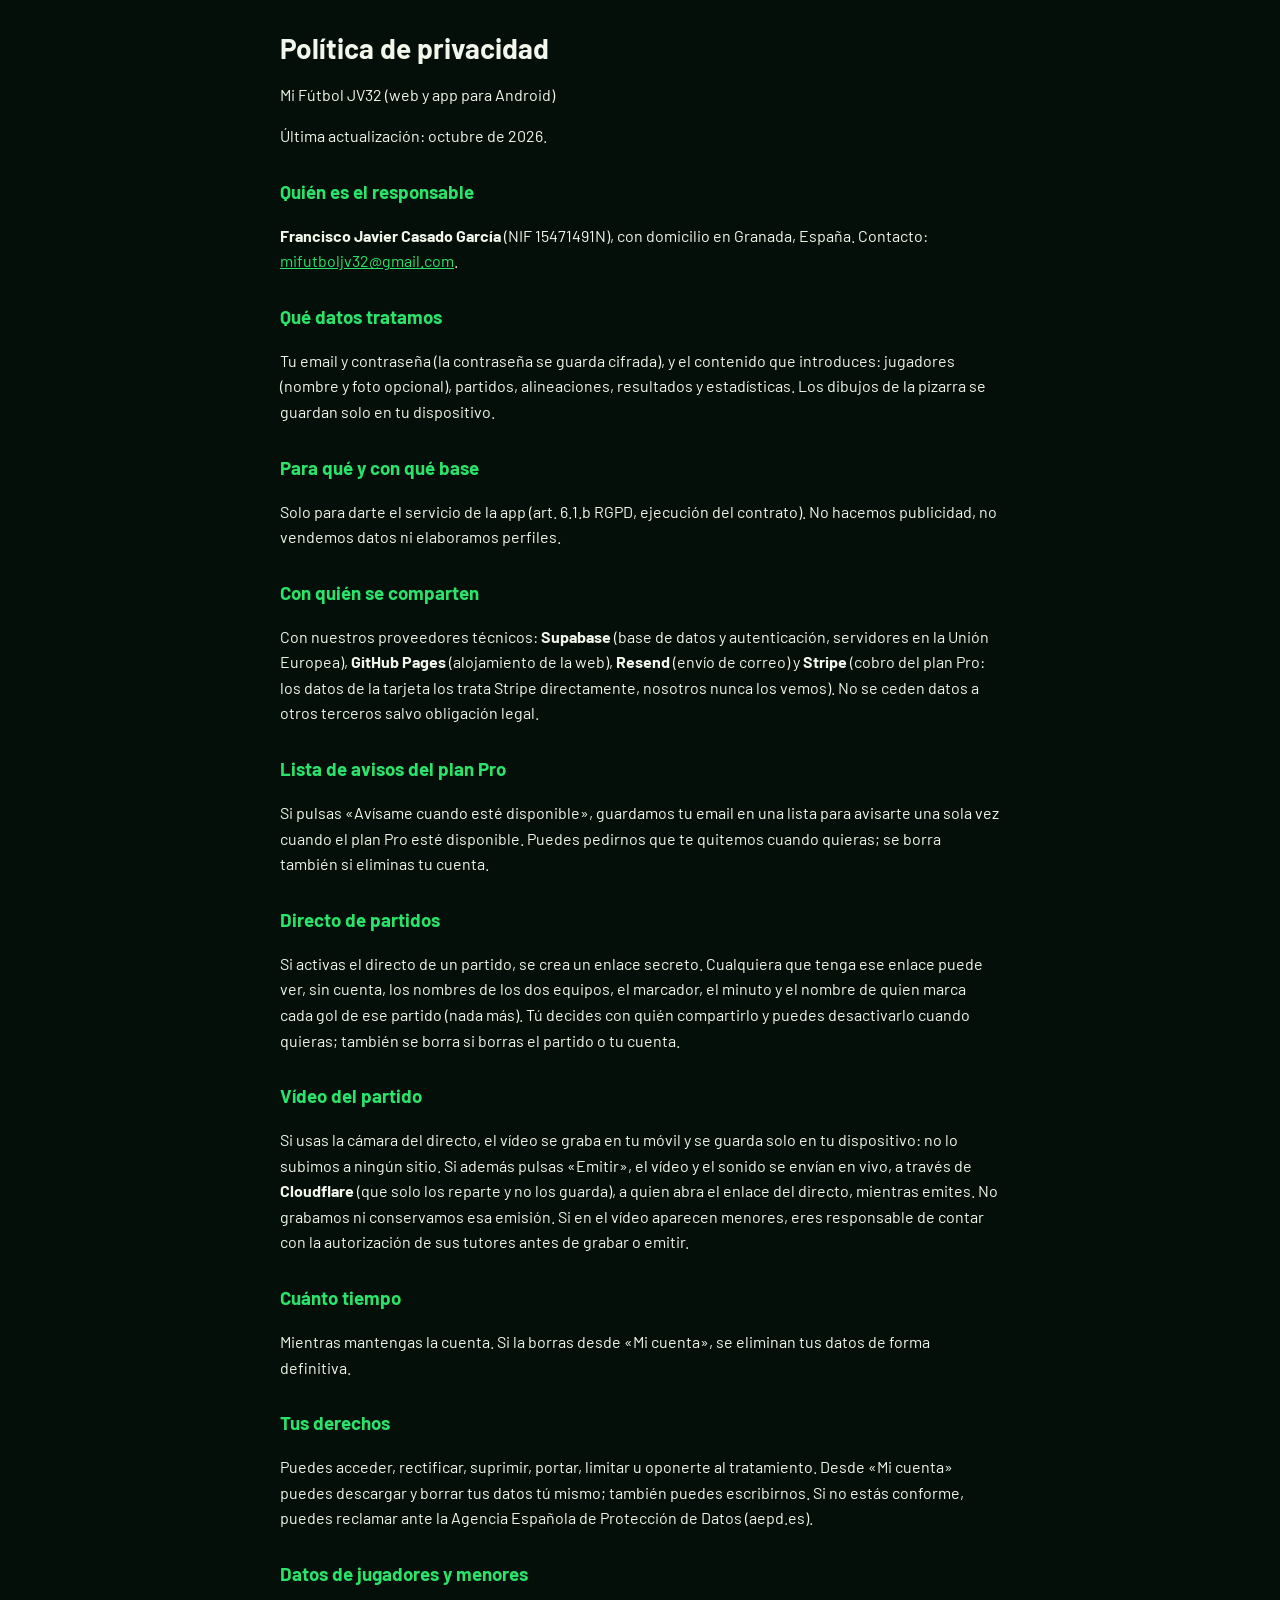
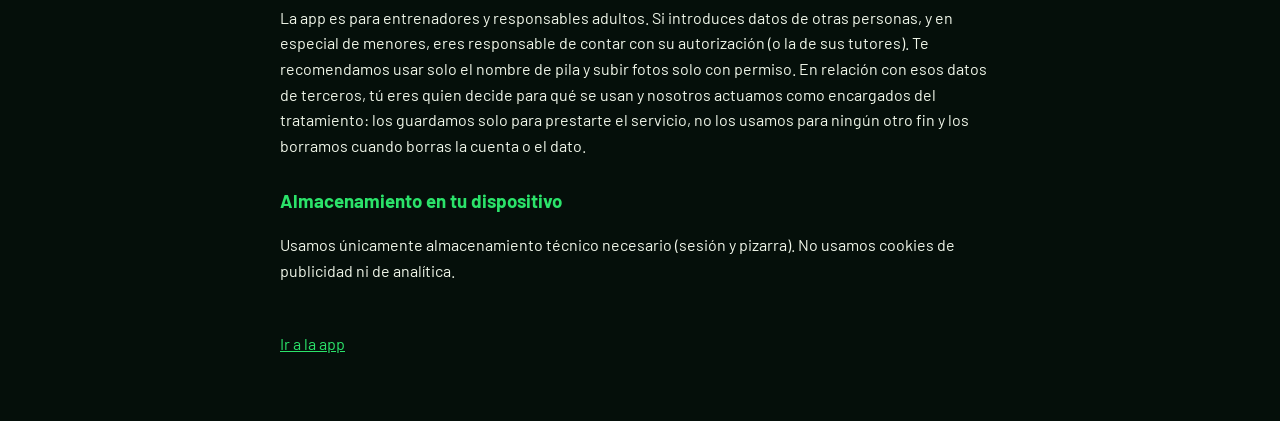
==== privacidad.html @ 5ec08a10 "v8.6: cámara en el Directo (grabar con marcador y guardar en el móvil) y vídeo en vivo con Cloudflar" ====
<!doctype html>
<html lang="es">
<head>
<meta charset="utf-8">
<meta name="viewport" content="width=device-width, initial-scale=1">
<meta http-equiv="Content-Security-Policy" content="default-src 'none'; style-src 'unsafe-inline'; font-src 'self'; img-src 'self'; base-uri 'none'; form-action 'none'">
<title>Política de privacidad · Mi Fútbol JV32</title>
<link rel="icon" href="favicon.png">
<!-- Copia pública de la política de la app (Google Play pide una dirección web). Si cambias el texto en app.js, cámbialo también aquí. -->
<style>
@font-face{font-family:Barlow;src:url(barlow-400.woff2) format("woff2");font-weight:400}
@font-face{font-family:Barlow;src:url(barlow-700.woff2) format("woff2");font-weight:700}
body{margin:0;background:#050f0a;color:#f1f7ea;font:16px/1.6 Barlow,system-ui,-apple-system,"Segoe UI",Roboto,sans-serif}
main{max-width:720px;margin:0 auto;padding:32px 16px 64px}
h1{font-size:28px;line-height:1.2;margin:0 0 4px}
h3{margin:28px 0 6px;color:#2be36a}
a{color:#2be36a}
.volver{display:inline-block;margin-top:32px}
</style>
</head>
<body>
<main>
<h1>Política de privacidad</h1>
<p>Mi Fútbol JV32 (web y app para Android)</p>
<p>Última actualización: octubre de 2026.</p><h3>Quién es el responsable</h3><p><b>Francisco Javier Casado García</b> (NIF 15471491N), con domicilio en Granada, España. Contacto: <a href="mailto:mifutboljv32@gmail.com">mifutboljv32@gmail.com</a>.</p><h3>Qué datos tratamos</h3><p>Tu email y contraseña (la contraseña se guarda cifrada), y el contenido que introduces: jugadores (nombre y foto opcional), partidos, alineaciones, resultados y estadísticas. Los dibujos de la pizarra se guardan solo en tu dispositivo.</p><h3>Para qué y con qué base</h3><p>Solo para darte el servicio de la app (art. 6.1.b RGPD, ejecución del contrato). No hacemos publicidad, no vendemos datos ni elaboramos perfiles.</p><h3>Con quién se comparten</h3><p>Con nuestros proveedores técnicos: <b>Supabase</b> (base de datos y autenticación, servidores en la Unión Europea), <b>GitHub Pages</b> (alojamiento de la web), <b>Resend</b> (envío de correo) y <b>Stripe</b> (cobro del plan Pro: los datos de la tarjeta los trata Stripe directamente, nosotros nunca los vemos). No se ceden datos a otros terceros salvo obligación legal.</p><h3>Lista de avisos del plan Pro</h3><p>Si pulsas «Avísame cuando esté disponible», guardamos tu email en una lista para avisarte una sola vez cuando el plan Pro esté disponible. Puedes pedirnos que te quitemos cuando quieras; se borra también si eliminas tu cuenta.</p><h3>Directo de partidos</h3><p>Si activas el directo de un partido, se crea un enlace secreto. Cualquiera que tenga ese enlace puede ver, sin cuenta, los nombres de los dos equipos, el marcador, el minuto y el nombre de quien marca cada gol de ese partido (nada más). Tú decides con quién compartirlo y puedes desactivarlo cuando quieras; también se borra si borras el partido o tu cuenta.</p><h3>Vídeo del partido</h3><p>Si usas la cámara del directo, el vídeo se graba en tu móvil y se guarda solo en tu dispositivo: no lo subimos a ningún sitio. Si además pulsas «Emitir», el vídeo y el sonido se envían en vivo, a través de <b>Cloudflare</b> (que solo los reparte y no los guarda), a quien abra el enlace del directo, mientras emites. No grabamos ni conservamos esa emisión. Si en el vídeo aparecen menores, eres responsable de contar con la autorización de sus tutores antes de grabar o emitir.</p><h3>Cuánto tiempo</h3><p>Mientras mantengas la cuenta. Si la borras desde «Mi cuenta», se eliminan tus datos de forma definitiva.</p><h3>Tus derechos</h3><p>Puedes acceder, rectificar, suprimir, portar, limitar u oponerte al tratamiento. Desde «Mi cuenta» puedes descargar y borrar tus datos tú mismo; también puedes escribirnos. Si no estás conforme, puedes reclamar ante la Agencia Española de Protección de Datos (aepd.es).</p><h3>Datos de jugadores y menores</h3><p>La app es para entrenadores y responsables adultos. Si introduces datos de otras personas, y en especial de menores, eres responsable de contar con su autorización (o la de sus tutores). Te recomendamos usar solo el nombre de pila y subir fotos solo con permiso. En relación con esos datos de terceros, tú eres quien decide para qué se usan y nosotros actuamos como encargados del tratamiento: los guardamos solo para prestarte el servicio, no los usamos para ningún otro fin y los borramos cuando borras la cuenta o el dato.</p><h3>Almacenamiento en tu dispositivo</h3><p>Usamos únicamente almacenamiento técnico necesario (sesión y pizarra). No usamos cookies de publicidad ni de analítica.</p>
<a class="volver" href="./">Ir a la app</a>
</main>
</body>
</html>
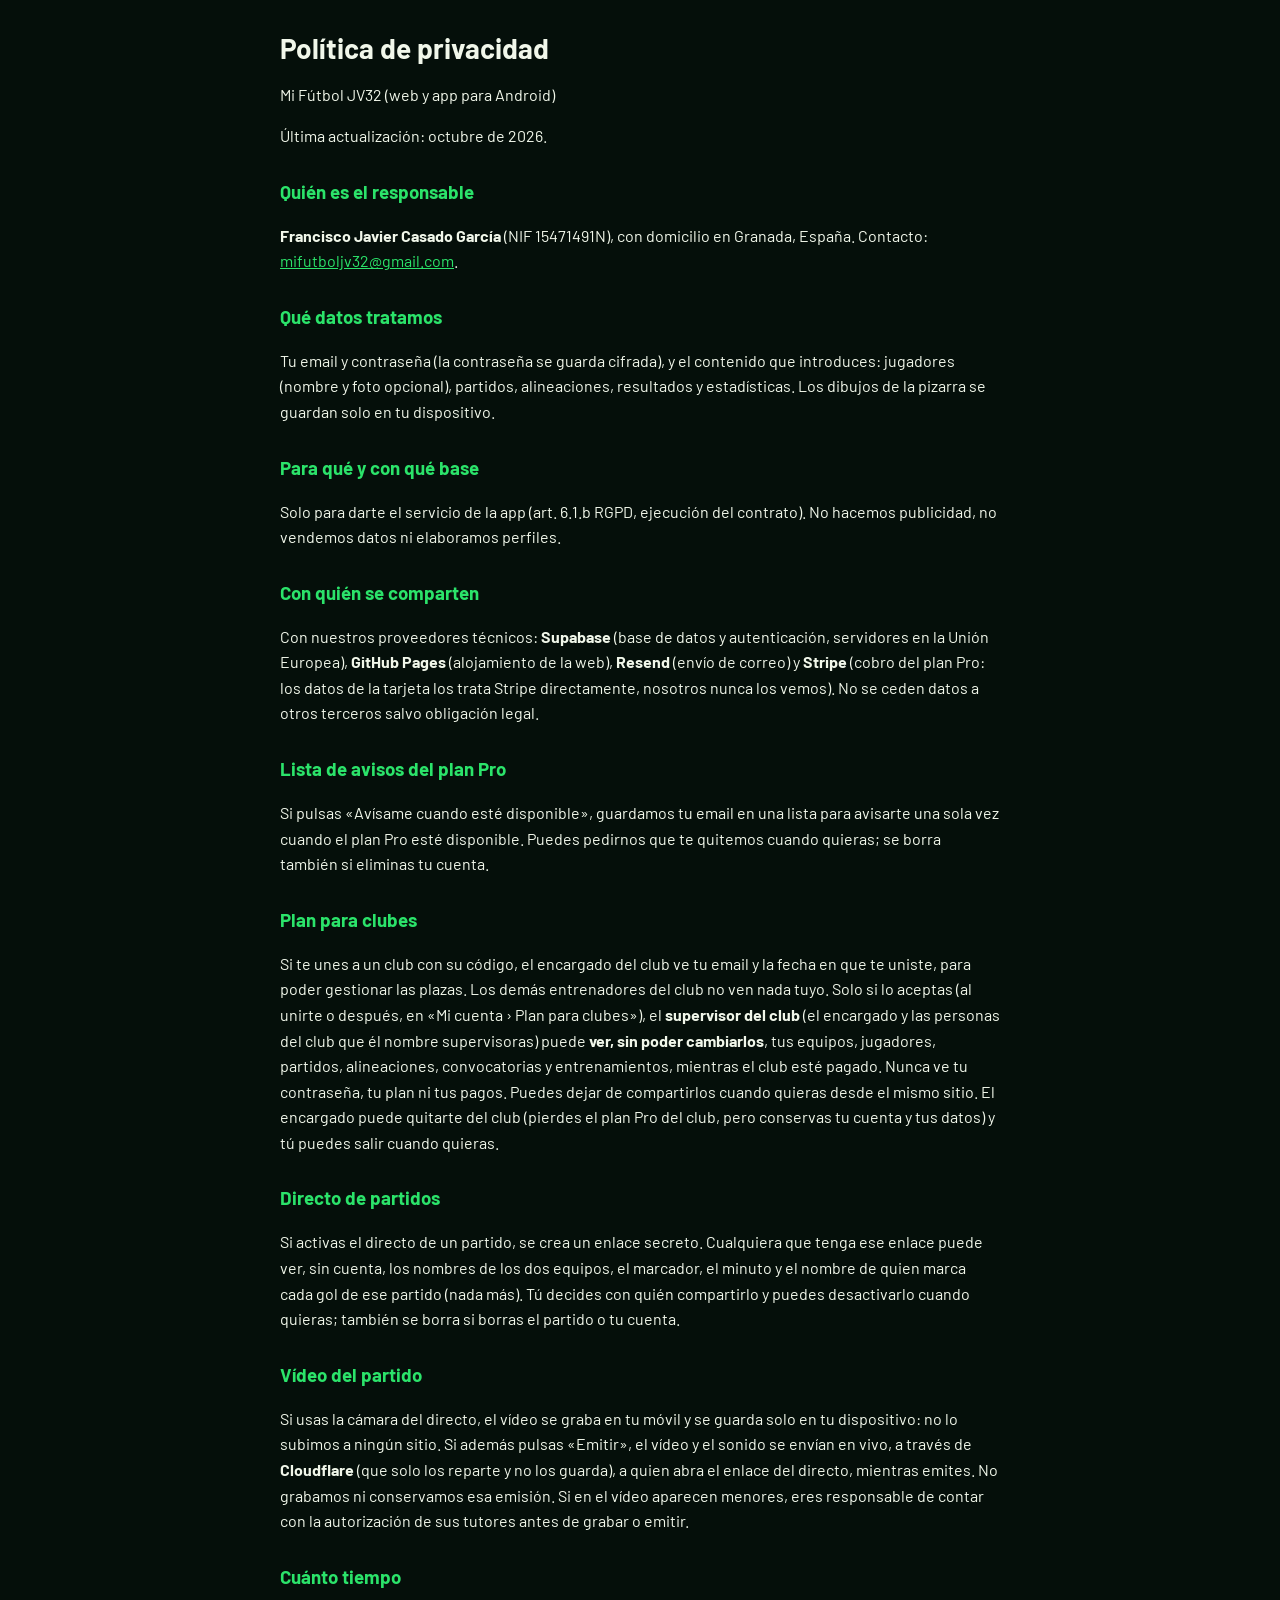
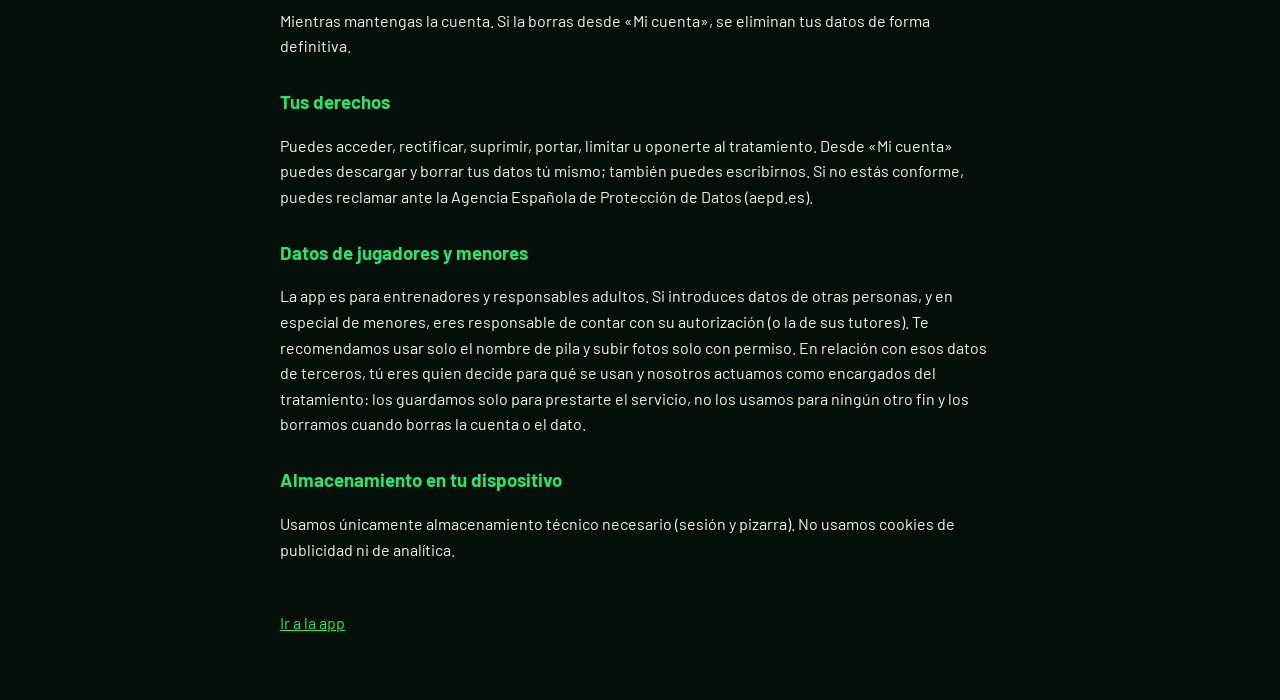
==== commit 1899632c: "v9.2: supervisor del club (ve en solo lectura los datos de los entrenadores que lo aceptan) Co-Autho" ====
--- a/privacidad.html
+++ b/privacidad.html
@@ -22,7 +22,7 @@
 <main>
 <h1>Política de privacidad</h1>
 <p>Mi Fútbol JV32 (web y app para Android)</p>
-<p>Última actualización: octubre de 2026.</p><h3>Quién es el responsable</h3><p><b>Francisco Javier Casado García</b> (NIF 15471491N), con domicilio en Granada, España. Contacto: <a href="mailto:mifutboljv32@gmail.com">mifutboljv32@gmail.com</a>.</p><h3>Qué datos tratamos</h3><p>Tu email y contraseña (la contraseña se guarda cifrada), y el contenido que introduces: jugadores (nombre y foto opcional), partidos, alineaciones, resultados y estadísticas. Los dibujos de la pizarra se guardan solo en tu dispositivo.</p><h3>Para qué y con qué base</h3><p>Solo para darte el servicio de la app (art. 6.1.b RGPD, ejecución del contrato). No hacemos publicidad, no vendemos datos ni elaboramos perfiles.</p><h3>Con quién se comparten</h3><p>Con nuestros proveedores técnicos: <b>Supabase</b> (base de datos y autenticación, servidores en la Unión Europea), <b>GitHub Pages</b> (alojamiento de la web), <b>Resend</b> (envío de correo) y <b>Stripe</b> (cobro del plan Pro: los datos de la tarjeta los trata Stripe directamente, nosotros nunca los vemos). No se ceden datos a otros terceros salvo obligación legal.</p><h3>Lista de avisos del plan Pro</h3><p>Si pulsas «Avísame cuando esté disponible», guardamos tu email en una lista para avisarte una sola vez cuando el plan Pro esté disponible. Puedes pedirnos que te quitemos cuando quieras; se borra también si eliminas tu cuenta.</p><h3>Directo de partidos</h3><p>Si activas el directo de un partido, se crea un enlace secreto. Cualquiera que tenga ese enlace puede ver, sin cuenta, los nombres de los dos equipos, el marcador, el minuto y el nombre de quien marca cada gol de ese partido (nada más). Tú decides con quién compartirlo y puedes desactivarlo cuando quieras; también se borra si borras el partido o tu cuenta.</p><h3>Vídeo del partido</h3><p>Si usas la cámara del directo, el vídeo se graba en tu móvil y se guarda solo en tu dispositivo: no lo subimos a ningún sitio. Si además pulsas «Emitir», el vídeo y el sonido se envían en vivo, a través de <b>Cloudflare</b> (que solo los reparte y no los guarda), a quien abra el enlace del directo, mientras emites. No grabamos ni conservamos esa emisión. Si en el vídeo aparecen menores, eres responsable de contar con la autorización de sus tutores antes de grabar o emitir.</p><h3>Cuánto tiempo</h3><p>Mientras mantengas la cuenta. Si la borras desde «Mi cuenta», se eliminan tus datos de forma definitiva.</p><h3>Tus derechos</h3><p>Puedes acceder, rectificar, suprimir, portar, limitar u oponerte al tratamiento. Desde «Mi cuenta» puedes descargar y borrar tus datos tú mismo; también puedes escribirnos. Si no estás conforme, puedes reclamar ante la Agencia Española de Protección de Datos (aepd.es).</p><h3>Datos de jugadores y menores</h3><p>La app es para entrenadores y responsables adultos. Si introduces datos de otras personas, y en especial de menores, eres responsable de contar con su autorización (o la de sus tutores). Te recomendamos usar solo el nombre de pila y subir fotos solo con permiso. En relación con esos datos de terceros, tú eres quien decide para qué se usan y nosotros actuamos como encargados del tratamiento: los guardamos solo para prestarte el servicio, no los usamos para ningún otro fin y los borramos cuando borras la cuenta o el dato.</p><h3>Almacenamiento en tu dispositivo</h3><p>Usamos únicamente almacenamiento técnico necesario (sesión y pizarra). No usamos cookies de publicidad ni de analítica.</p>
+<p>Última actualización: octubre de 2026.</p><h3>Quién es el responsable</h3><p><b>Francisco Javier Casado García</b> (NIF 15471491N), con domicilio en Granada, España. Contacto: <a href="mailto:mifutboljv32@gmail.com">mifutboljv32@gmail.com</a>.</p><h3>Qué datos tratamos</h3><p>Tu email y contraseña (la contraseña se guarda cifrada), y el contenido que introduces: jugadores (nombre y foto opcional), partidos, alineaciones, resultados y estadísticas. Los dibujos de la pizarra se guardan solo en tu dispositivo.</p><h3>Para qué y con qué base</h3><p>Solo para darte el servicio de la app (art. 6.1.b RGPD, ejecución del contrato). No hacemos publicidad, no vendemos datos ni elaboramos perfiles.</p><h3>Con quién se comparten</h3><p>Con nuestros proveedores técnicos: <b>Supabase</b> (base de datos y autenticación, servidores en la Unión Europea), <b>GitHub Pages</b> (alojamiento de la web), <b>Resend</b> (envío de correo) y <b>Stripe</b> (cobro del plan Pro: los datos de la tarjeta los trata Stripe directamente, nosotros nunca los vemos). No se ceden datos a otros terceros salvo obligación legal.</p><h3>Lista de avisos del plan Pro</h3><p>Si pulsas «Avísame cuando esté disponible», guardamos tu email en una lista para avisarte una sola vez cuando el plan Pro esté disponible. Puedes pedirnos que te quitemos cuando quieras; se borra también si eliminas tu cuenta.</p><h3>Plan para clubes</h3><p>Si te unes a un club con su código, el encargado del club ve tu email y la fecha en que te uniste, para poder gestionar las plazas. Los demás entrenadores del club no ven nada tuyo. Solo si lo aceptas (al unirte o después, en «Mi cuenta › Plan para clubes»), el <b>supervisor del club</b> (el encargado y las personas del club que él nombre supervisoras) puede <b>ver, sin poder cambiarlos</b>, tus equipos, jugadores, partidos, alineaciones, convocatorias y entrenamientos, mientras el club esté pagado. Nunca ve tu contraseña, tu plan ni tus pagos. Puedes dejar de compartirlos cuando quieras desde el mismo sitio. El encargado puede quitarte del club (pierdes el plan Pro del club, pero conservas tu cuenta y tus datos) y tú puedes salir cuando quieras.</p><h3>Directo de partidos</h3><p>Si activas el directo de un partido, se crea un enlace secreto. Cualquiera que tenga ese enlace puede ver, sin cuenta, los nombres de los dos equipos, el marcador, el minuto y el nombre de quien marca cada gol de ese partido (nada más). Tú decides con quién compartirlo y puedes desactivarlo cuando quieras; también se borra si borras el partido o tu cuenta.</p><h3>Vídeo del partido</h3><p>Si usas la cámara del directo, el vídeo se graba en tu móvil y se guarda solo en tu dispositivo: no lo subimos a ningún sitio. Si además pulsas «Emitir», el vídeo y el sonido se envían en vivo, a través de <b>Cloudflare</b> (que solo los reparte y no los guarda), a quien abra el enlace del directo, mientras emites. No grabamos ni conservamos esa emisión. Si en el vídeo aparecen menores, eres responsable de contar con la autorización de sus tutores antes de grabar o emitir.</p><h3>Cuánto tiempo</h3><p>Mientras mantengas la cuenta. Si la borras desde «Mi cuenta», se eliminan tus datos de forma definitiva.</p><h3>Tus derechos</h3><p>Puedes acceder, rectificar, suprimir, portar, limitar u oponerte al tratamiento. Desde «Mi cuenta» puedes descargar y borrar tus datos tú mismo; también puedes escribirnos. Si no estás conforme, puedes reclamar ante la Agencia Española de Protección de Datos (aepd.es).</p><h3>Datos de jugadores y menores</h3><p>La app es para entrenadores y responsables adultos. Si introduces datos de otras personas, y en especial de menores, eres responsable de contar con su autorización (o la de sus tutores). Te recomendamos usar solo el nombre de pila y subir fotos solo con permiso. En relación con esos datos de terceros, tú eres quien decide para qué se usan y nosotros actuamos como encargados del tratamiento: los guardamos solo para prestarte el servicio, no los usamos para ningún otro fin y los borramos cuando borras la cuenta o el dato.</p><h3>Almacenamiento en tu dispositivo</h3><p>Usamos únicamente almacenamiento técnico necesario (sesión y pizarra). No usamos cookies de publicidad ni de analítica.</p>
 <a class="volver" href="./">Ir a la app</a>
 </main>
 </body>
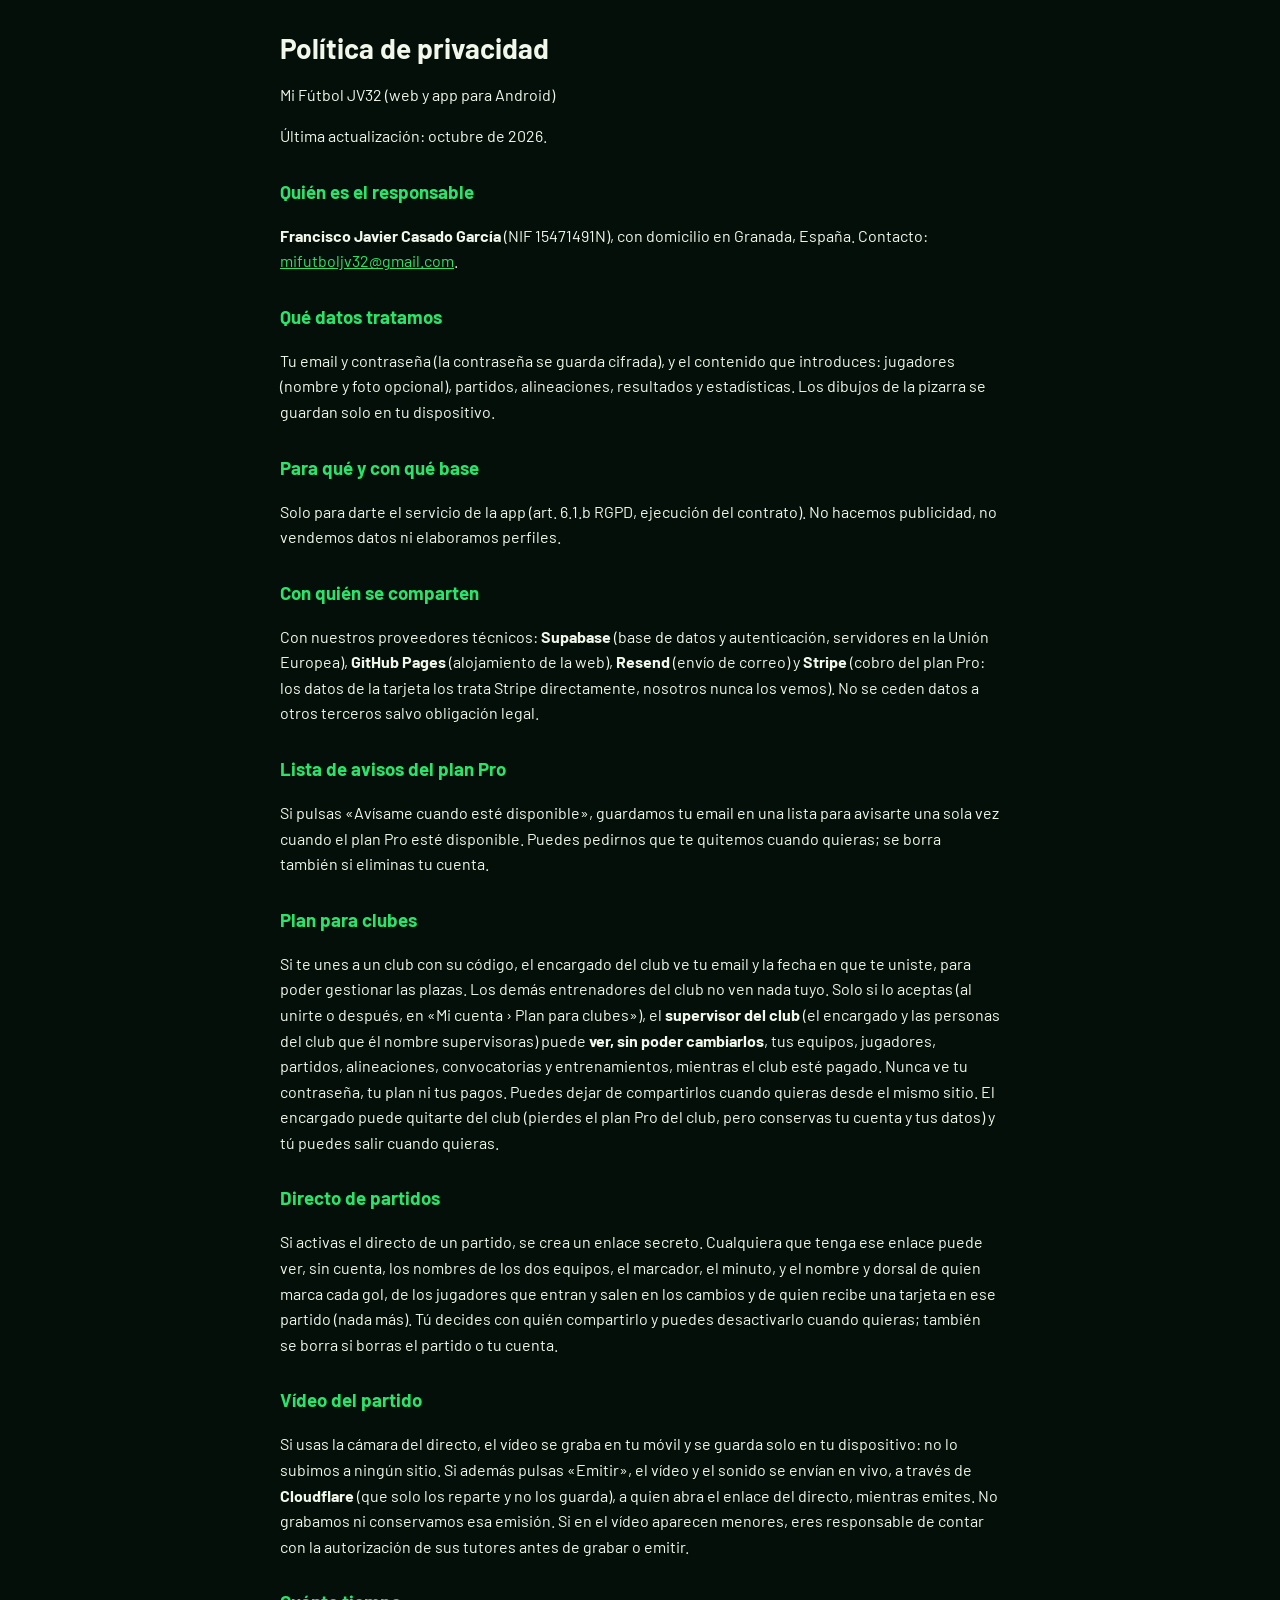
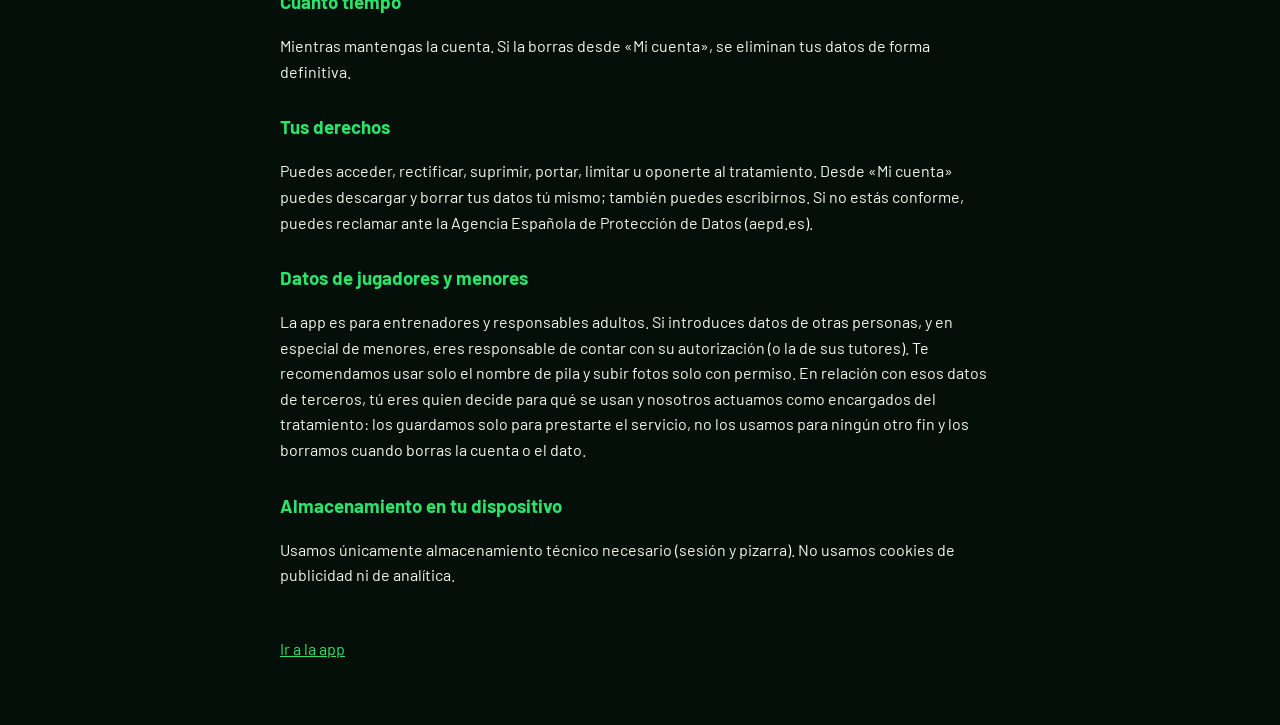
==== commit dda2d30b: "v9.9: cambios, capitán, portero y tarjetas en cada partido - Directo: botones Cambio (sale/entra con" ====
--- a/privacidad.html
+++ b/privacidad.html
@@ -22,7 +22,7 @@
 <main>
 <h1>Política de privacidad</h1>
 <p>Mi Fútbol JV32 (web y app para Android)</p>
-<p>Última actualización: octubre de 2026.</p><h3>Quién es el responsable</h3><p><b>Francisco Javier Casado García</b> (NIF 15471491N), con domicilio en Granada, España. Contacto: <a href="mailto:mifutboljv32@gmail.com">mifutboljv32@gmail.com</a>.</p><h3>Qué datos tratamos</h3><p>Tu email y contraseña (la contraseña se guarda cifrada), y el contenido que introduces: jugadores (nombre y foto opcional), partidos, alineaciones, resultados y estadísticas. Los dibujos de la pizarra se guardan solo en tu dispositivo.</p><h3>Para qué y con qué base</h3><p>Solo para darte el servicio de la app (art. 6.1.b RGPD, ejecución del contrato). No hacemos publicidad, no vendemos datos ni elaboramos perfiles.</p><h3>Con quién se comparten</h3><p>Con nuestros proveedores técnicos: <b>Supabase</b> (base de datos y autenticación, servidores en la Unión Europea), <b>GitHub Pages</b> (alojamiento de la web), <b>Resend</b> (envío de correo) y <b>Stripe</b> (cobro del plan Pro: los datos de la tarjeta los trata Stripe directamente, nosotros nunca los vemos). No se ceden datos a otros terceros salvo obligación legal.</p><h3>Lista de avisos del plan Pro</h3><p>Si pulsas «Avísame cuando esté disponible», guardamos tu email en una lista para avisarte una sola vez cuando el plan Pro esté disponible. Puedes pedirnos que te quitemos cuando quieras; se borra también si eliminas tu cuenta.</p><h3>Plan para clubes</h3><p>Si te unes a un club con su código, el encargado del club ve tu email y la fecha en que te uniste, para poder gestionar las plazas. Los demás entrenadores del club no ven nada tuyo. Solo si lo aceptas (al unirte o después, en «Mi cuenta › Plan para clubes»), el <b>supervisor del club</b> (el encargado y las personas del club que él nombre supervisoras) puede <b>ver, sin poder cambiarlos</b>, tus equipos, jugadores, partidos, alineaciones, convocatorias y entrenamientos, mientras el club esté pagado. Nunca ve tu contraseña, tu plan ni tus pagos. Puedes dejar de compartirlos cuando quieras desde el mismo sitio. El encargado puede quitarte del club (pierdes el plan Pro del club, pero conservas tu cuenta y tus datos) y tú puedes salir cuando quieras.</p><h3>Directo de partidos</h3><p>Si activas el directo de un partido, se crea un enlace secreto. Cualquiera que tenga ese enlace puede ver, sin cuenta, los nombres de los dos equipos, el marcador, el minuto y el nombre de quien marca cada gol de ese partido (nada más). Tú decides con quién compartirlo y puedes desactivarlo cuando quieras; también se borra si borras el partido o tu cuenta.</p><h3>Vídeo del partido</h3><p>Si usas la cámara del directo, el vídeo se graba en tu móvil y se guarda solo en tu dispositivo: no lo subimos a ningún sitio. Si además pulsas «Emitir», el vídeo y el sonido se envían en vivo, a través de <b>Cloudflare</b> (que solo los reparte y no los guarda), a quien abra el enlace del directo, mientras emites. No grabamos ni conservamos esa emisión. Si en el vídeo aparecen menores, eres responsable de contar con la autorización de sus tutores antes de grabar o emitir.</p><h3>Cuánto tiempo</h3><p>Mientras mantengas la cuenta. Si la borras desde «Mi cuenta», se eliminan tus datos de forma definitiva.</p><h3>Tus derechos</h3><p>Puedes acceder, rectificar, suprimir, portar, limitar u oponerte al tratamiento. Desde «Mi cuenta» puedes descargar y borrar tus datos tú mismo; también puedes escribirnos. Si no estás conforme, puedes reclamar ante la Agencia Española de Protección de Datos (aepd.es).</p><h3>Datos de jugadores y menores</h3><p>La app es para entrenadores y responsables adultos. Si introduces datos de otras personas, y en especial de menores, eres responsable de contar con su autorización (o la de sus tutores). Te recomendamos usar solo el nombre de pila y subir fotos solo con permiso. En relación con esos datos de terceros, tú eres quien decide para qué se usan y nosotros actuamos como encargados del tratamiento: los guardamos solo para prestarte el servicio, no los usamos para ningún otro fin y los borramos cuando borras la cuenta o el dato.</p><h3>Almacenamiento en tu dispositivo</h3><p>Usamos únicamente almacenamiento técnico necesario (sesión y pizarra). No usamos cookies de publicidad ni de analítica.</p>
+<p>Última actualización: octubre de 2026.</p><h3>Quién es el responsable</h3><p><b>Francisco Javier Casado García</b> (NIF 15471491N), con domicilio en Granada, España. Contacto: <a href="mailto:mifutboljv32@gmail.com">mifutboljv32@gmail.com</a>.</p><h3>Qué datos tratamos</h3><p>Tu email y contraseña (la contraseña se guarda cifrada), y el contenido que introduces: jugadores (nombre y foto opcional), partidos, alineaciones, resultados y estadísticas. Los dibujos de la pizarra se guardan solo en tu dispositivo.</p><h3>Para qué y con qué base</h3><p>Solo para darte el servicio de la app (art. 6.1.b RGPD, ejecución del contrato). No hacemos publicidad, no vendemos datos ni elaboramos perfiles.</p><h3>Con quién se comparten</h3><p>Con nuestros proveedores técnicos: <b>Supabase</b> (base de datos y autenticación, servidores en la Unión Europea), <b>GitHub Pages</b> (alojamiento de la web), <b>Resend</b> (envío de correo) y <b>Stripe</b> (cobro del plan Pro: los datos de la tarjeta los trata Stripe directamente, nosotros nunca los vemos). No se ceden datos a otros terceros salvo obligación legal.</p><h3>Lista de avisos del plan Pro</h3><p>Si pulsas «Avísame cuando esté disponible», guardamos tu email en una lista para avisarte una sola vez cuando el plan Pro esté disponible. Puedes pedirnos que te quitemos cuando quieras; se borra también si eliminas tu cuenta.</p><h3>Plan para clubes</h3><p>Si te unes a un club con su código, el encargado del club ve tu email y la fecha en que te uniste, para poder gestionar las plazas. Los demás entrenadores del club no ven nada tuyo. Solo si lo aceptas (al unirte o después, en «Mi cuenta › Plan para clubes»), el <b>supervisor del club</b> (el encargado y las personas del club que él nombre supervisoras) puede <b>ver, sin poder cambiarlos</b>, tus equipos, jugadores, partidos, alineaciones, convocatorias y entrenamientos, mientras el club esté pagado. Nunca ve tu contraseña, tu plan ni tus pagos. Puedes dejar de compartirlos cuando quieras desde el mismo sitio. El encargado puede quitarte del club (pierdes el plan Pro del club, pero conservas tu cuenta y tus datos) y tú puedes salir cuando quieras.</p><h3>Directo de partidos</h3><p>Si activas el directo de un partido, se crea un enlace secreto. Cualquiera que tenga ese enlace puede ver, sin cuenta, los nombres de los dos equipos, el marcador, el minuto, y el nombre y dorsal de quien marca cada gol, de los jugadores que entran y salen en los cambios y de quien recibe una tarjeta en ese partido (nada más). Tú decides con quién compartirlo y puedes desactivarlo cuando quieras; también se borra si borras el partido o tu cuenta.</p><h3>Vídeo del partido</h3><p>Si usas la cámara del directo, el vídeo se graba en tu móvil y se guarda solo en tu dispositivo: no lo subimos a ningún sitio. Si además pulsas «Emitir», el vídeo y el sonido se envían en vivo, a través de <b>Cloudflare</b> (que solo los reparte y no los guarda), a quien abra el enlace del directo, mientras emites. No grabamos ni conservamos esa emisión. Si en el vídeo aparecen menores, eres responsable de contar con la autorización de sus tutores antes de grabar o emitir.</p><h3>Cuánto tiempo</h3><p>Mientras mantengas la cuenta. Si la borras desde «Mi cuenta», se eliminan tus datos de forma definitiva.</p><h3>Tus derechos</h3><p>Puedes acceder, rectificar, suprimir, portar, limitar u oponerte al tratamiento. Desde «Mi cuenta» puedes descargar y borrar tus datos tú mismo; también puedes escribirnos. Si no estás conforme, puedes reclamar ante la Agencia Española de Protección de Datos (aepd.es).</p><h3>Datos de jugadores y menores</h3><p>La app es para entrenadores y responsables adultos. Si introduces datos de otras personas, y en especial de menores, eres responsable de contar con su autorización (o la de sus tutores). Te recomendamos usar solo el nombre de pila y subir fotos solo con permiso. En relación con esos datos de terceros, tú eres quien decide para qué se usan y nosotros actuamos como encargados del tratamiento: los guardamos solo para prestarte el servicio, no los usamos para ningún otro fin y los borramos cuando borras la cuenta o el dato.</p><h3>Almacenamiento en tu dispositivo</h3><p>Usamos únicamente almacenamiento técnico necesario (sesión y pizarra). No usamos cookies de publicidad ni de analítica.</p>
 <a class="volver" href="./">Ir a la app</a>
 </main>
 </body>
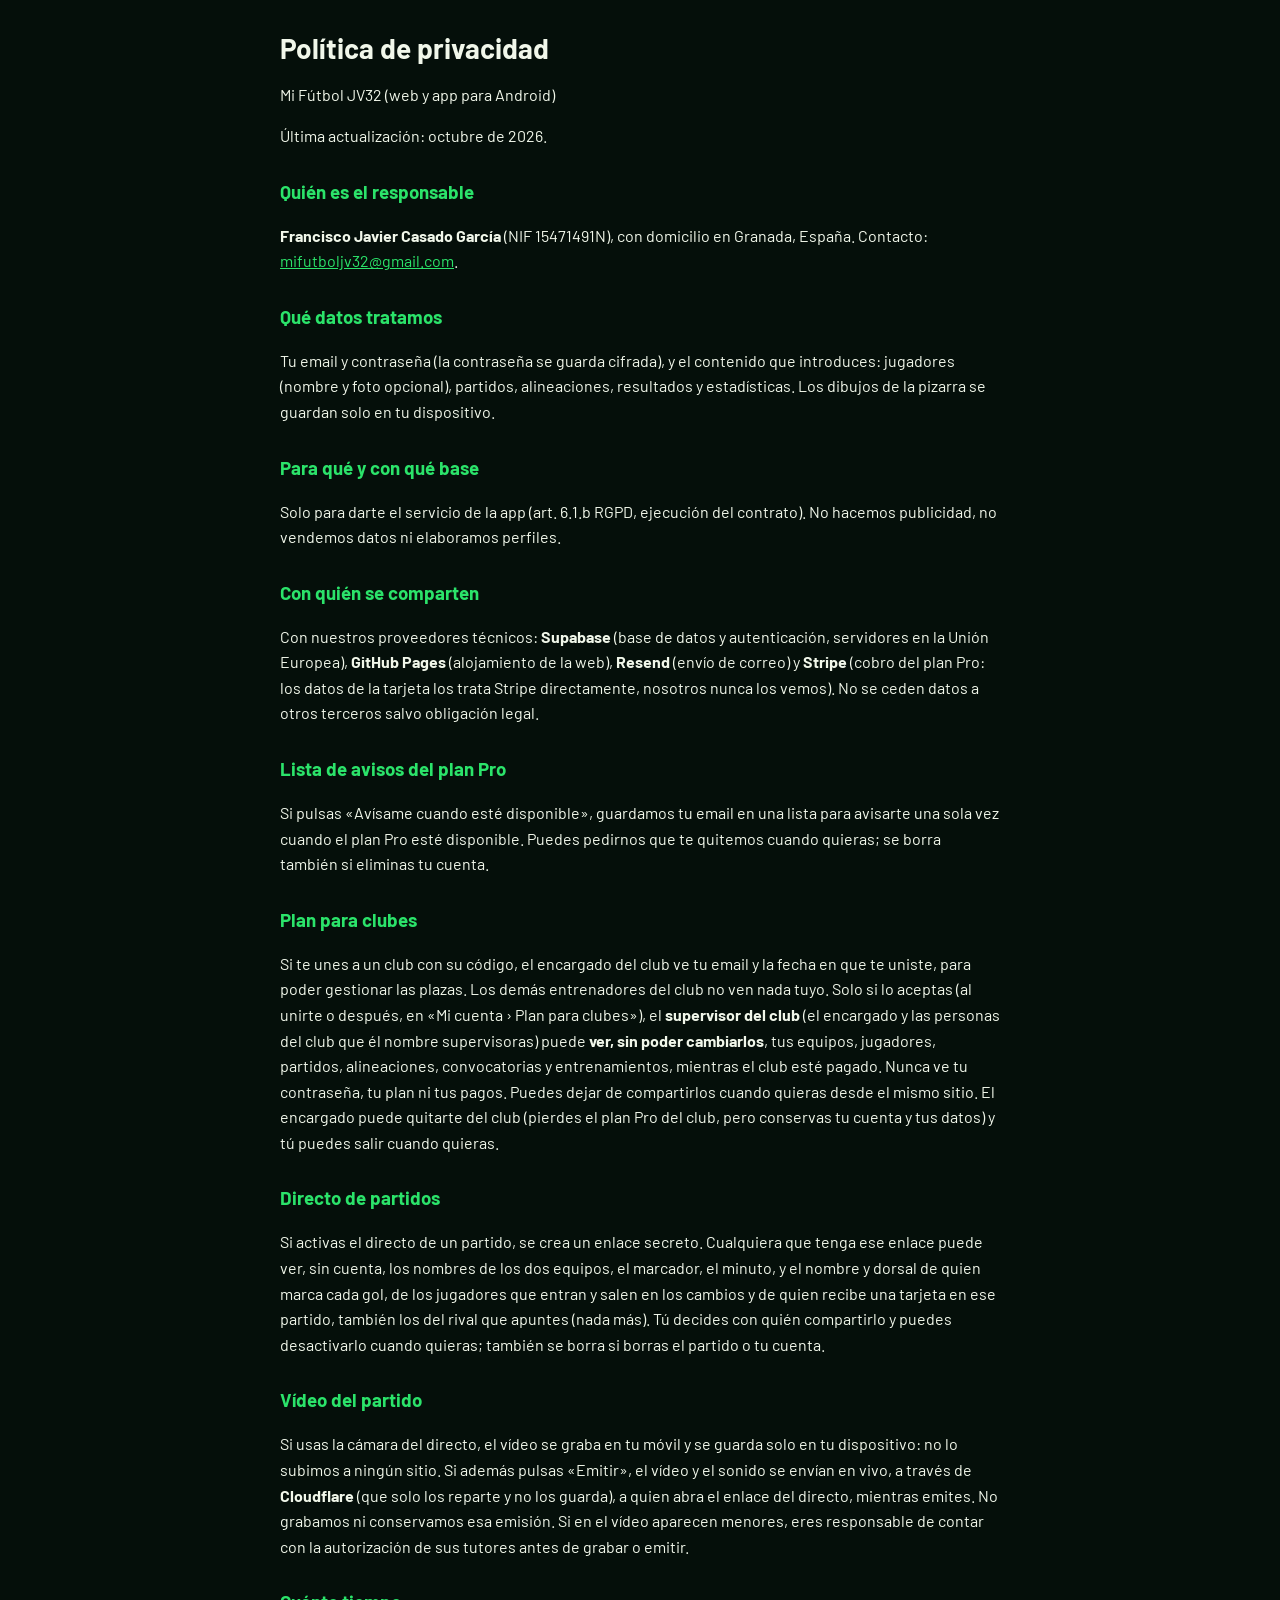
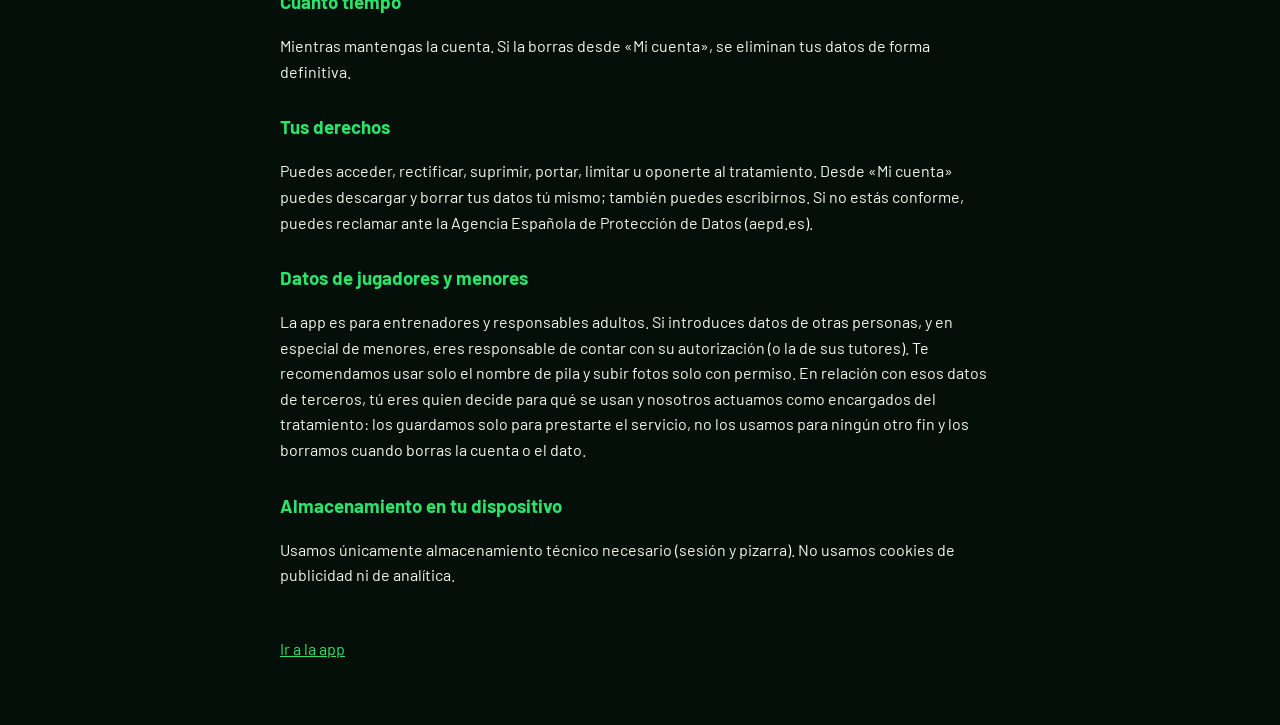
==== commit 7e9ce249: "v10.0: cambios y tarjetas del equipo rival - Directo: al pulsar Cambio/Amarilla/Roja se elige tu equ" ====
--- a/privacidad.html
+++ b/privacidad.html
@@ -22,7 +22,7 @@
 <main>
 <h1>Política de privacidad</h1>
 <p>Mi Fútbol JV32 (web y app para Android)</p>
-<p>Última actualización: octubre de 2026.</p><h3>Quién es el responsable</h3><p><b>Francisco Javier Casado García</b> (NIF 15471491N), con domicilio en Granada, España. Contacto: <a href="mailto:mifutboljv32@gmail.com">mifutboljv32@gmail.com</a>.</p><h3>Qué datos tratamos</h3><p>Tu email y contraseña (la contraseña se guarda cifrada), y el contenido que introduces: jugadores (nombre y foto opcional), partidos, alineaciones, resultados y estadísticas. Los dibujos de la pizarra se guardan solo en tu dispositivo.</p><h3>Para qué y con qué base</h3><p>Solo para darte el servicio de la app (art. 6.1.b RGPD, ejecución del contrato). No hacemos publicidad, no vendemos datos ni elaboramos perfiles.</p><h3>Con quién se comparten</h3><p>Con nuestros proveedores técnicos: <b>Supabase</b> (base de datos y autenticación, servidores en la Unión Europea), <b>GitHub Pages</b> (alojamiento de la web), <b>Resend</b> (envío de correo) y <b>Stripe</b> (cobro del plan Pro: los datos de la tarjeta los trata Stripe directamente, nosotros nunca los vemos). No se ceden datos a otros terceros salvo obligación legal.</p><h3>Lista de avisos del plan Pro</h3><p>Si pulsas «Avísame cuando esté disponible», guardamos tu email en una lista para avisarte una sola vez cuando el plan Pro esté disponible. Puedes pedirnos que te quitemos cuando quieras; se borra también si eliminas tu cuenta.</p><h3>Plan para clubes</h3><p>Si te unes a un club con su código, el encargado del club ve tu email y la fecha en que te uniste, para poder gestionar las plazas. Los demás entrenadores del club no ven nada tuyo. Solo si lo aceptas (al unirte o después, en «Mi cuenta › Plan para clubes»), el <b>supervisor del club</b> (el encargado y las personas del club que él nombre supervisoras) puede <b>ver, sin poder cambiarlos</b>, tus equipos, jugadores, partidos, alineaciones, convocatorias y entrenamientos, mientras el club esté pagado. Nunca ve tu contraseña, tu plan ni tus pagos. Puedes dejar de compartirlos cuando quieras desde el mismo sitio. El encargado puede quitarte del club (pierdes el plan Pro del club, pero conservas tu cuenta y tus datos) y tú puedes salir cuando quieras.</p><h3>Directo de partidos</h3><p>Si activas el directo de un partido, se crea un enlace secreto. Cualquiera que tenga ese enlace puede ver, sin cuenta, los nombres de los dos equipos, el marcador, el minuto, y el nombre y dorsal de quien marca cada gol, de los jugadores que entran y salen en los cambios y de quien recibe una tarjeta en ese partido (nada más). Tú decides con quién compartirlo y puedes desactivarlo cuando quieras; también se borra si borras el partido o tu cuenta.</p><h3>Vídeo del partido</h3><p>Si usas la cámara del directo, el vídeo se graba en tu móvil y se guarda solo en tu dispositivo: no lo subimos a ningún sitio. Si además pulsas «Emitir», el vídeo y el sonido se envían en vivo, a través de <b>Cloudflare</b> (que solo los reparte y no los guarda), a quien abra el enlace del directo, mientras emites. No grabamos ni conservamos esa emisión. Si en el vídeo aparecen menores, eres responsable de contar con la autorización de sus tutores antes de grabar o emitir.</p><h3>Cuánto tiempo</h3><p>Mientras mantengas la cuenta. Si la borras desde «Mi cuenta», se eliminan tus datos de forma definitiva.</p><h3>Tus derechos</h3><p>Puedes acceder, rectificar, suprimir, portar, limitar u oponerte al tratamiento. Desde «Mi cuenta» puedes descargar y borrar tus datos tú mismo; también puedes escribirnos. Si no estás conforme, puedes reclamar ante la Agencia Española de Protección de Datos (aepd.es).</p><h3>Datos de jugadores y menores</h3><p>La app es para entrenadores y responsables adultos. Si introduces datos de otras personas, y en especial de menores, eres responsable de contar con su autorización (o la de sus tutores). Te recomendamos usar solo el nombre de pila y subir fotos solo con permiso. En relación con esos datos de terceros, tú eres quien decide para qué se usan y nosotros actuamos como encargados del tratamiento: los guardamos solo para prestarte el servicio, no los usamos para ningún otro fin y los borramos cuando borras la cuenta o el dato.</p><h3>Almacenamiento en tu dispositivo</h3><p>Usamos únicamente almacenamiento técnico necesario (sesión y pizarra). No usamos cookies de publicidad ni de analítica.</p>
+<p>Última actualización: octubre de 2026.</p><h3>Quién es el responsable</h3><p><b>Francisco Javier Casado García</b> (NIF 15471491N), con domicilio en Granada, España. Contacto: <a href="mailto:mifutboljv32@gmail.com">mifutboljv32@gmail.com</a>.</p><h3>Qué datos tratamos</h3><p>Tu email y contraseña (la contraseña se guarda cifrada), y el contenido que introduces: jugadores (nombre y foto opcional), partidos, alineaciones, resultados y estadísticas. Los dibujos de la pizarra se guardan solo en tu dispositivo.</p><h3>Para qué y con qué base</h3><p>Solo para darte el servicio de la app (art. 6.1.b RGPD, ejecución del contrato). No hacemos publicidad, no vendemos datos ni elaboramos perfiles.</p><h3>Con quién se comparten</h3><p>Con nuestros proveedores técnicos: <b>Supabase</b> (base de datos y autenticación, servidores en la Unión Europea), <b>GitHub Pages</b> (alojamiento de la web), <b>Resend</b> (envío de correo) y <b>Stripe</b> (cobro del plan Pro: los datos de la tarjeta los trata Stripe directamente, nosotros nunca los vemos). No se ceden datos a otros terceros salvo obligación legal.</p><h3>Lista de avisos del plan Pro</h3><p>Si pulsas «Avísame cuando esté disponible», guardamos tu email en una lista para avisarte una sola vez cuando el plan Pro esté disponible. Puedes pedirnos que te quitemos cuando quieras; se borra también si eliminas tu cuenta.</p><h3>Plan para clubes</h3><p>Si te unes a un club con su código, el encargado del club ve tu email y la fecha en que te uniste, para poder gestionar las plazas. Los demás entrenadores del club no ven nada tuyo. Solo si lo aceptas (al unirte o después, en «Mi cuenta › Plan para clubes»), el <b>supervisor del club</b> (el encargado y las personas del club que él nombre supervisoras) puede <b>ver, sin poder cambiarlos</b>, tus equipos, jugadores, partidos, alineaciones, convocatorias y entrenamientos, mientras el club esté pagado. Nunca ve tu contraseña, tu plan ni tus pagos. Puedes dejar de compartirlos cuando quieras desde el mismo sitio. El encargado puede quitarte del club (pierdes el plan Pro del club, pero conservas tu cuenta y tus datos) y tú puedes salir cuando quieras.</p><h3>Directo de partidos</h3><p>Si activas el directo de un partido, se crea un enlace secreto. Cualquiera que tenga ese enlace puede ver, sin cuenta, los nombres de los dos equipos, el marcador, el minuto, y el nombre y dorsal de quien marca cada gol, de los jugadores que entran y salen en los cambios y de quien recibe una tarjeta en ese partido, también los del rival que apuntes (nada más). Tú decides con quién compartirlo y puedes desactivarlo cuando quieras; también se borra si borras el partido o tu cuenta.</p><h3>Vídeo del partido</h3><p>Si usas la cámara del directo, el vídeo se graba en tu móvil y se guarda solo en tu dispositivo: no lo subimos a ningún sitio. Si además pulsas «Emitir», el vídeo y el sonido se envían en vivo, a través de <b>Cloudflare</b> (que solo los reparte y no los guarda), a quien abra el enlace del directo, mientras emites. No grabamos ni conservamos esa emisión. Si en el vídeo aparecen menores, eres responsable de contar con la autorización de sus tutores antes de grabar o emitir.</p><h3>Cuánto tiempo</h3><p>Mientras mantengas la cuenta. Si la borras desde «Mi cuenta», se eliminan tus datos de forma definitiva.</p><h3>Tus derechos</h3><p>Puedes acceder, rectificar, suprimir, portar, limitar u oponerte al tratamiento. Desde «Mi cuenta» puedes descargar y borrar tus datos tú mismo; también puedes escribirnos. Si no estás conforme, puedes reclamar ante la Agencia Española de Protección de Datos (aepd.es).</p><h3>Datos de jugadores y menores</h3><p>La app es para entrenadores y responsables adultos. Si introduces datos de otras personas, y en especial de menores, eres responsable de contar con su autorización (o la de sus tutores). Te recomendamos usar solo el nombre de pila y subir fotos solo con permiso. En relación con esos datos de terceros, tú eres quien decide para qué se usan y nosotros actuamos como encargados del tratamiento: los guardamos solo para prestarte el servicio, no los usamos para ningún otro fin y los borramos cuando borras la cuenta o el dato.</p><h3>Almacenamiento en tu dispositivo</h3><p>Usamos únicamente almacenamiento técnico necesario (sesión y pizarra). No usamos cookies de publicidad ni de analítica.</p>
 <a class="volver" href="./">Ir a la app</a>
 </main>
 </body>
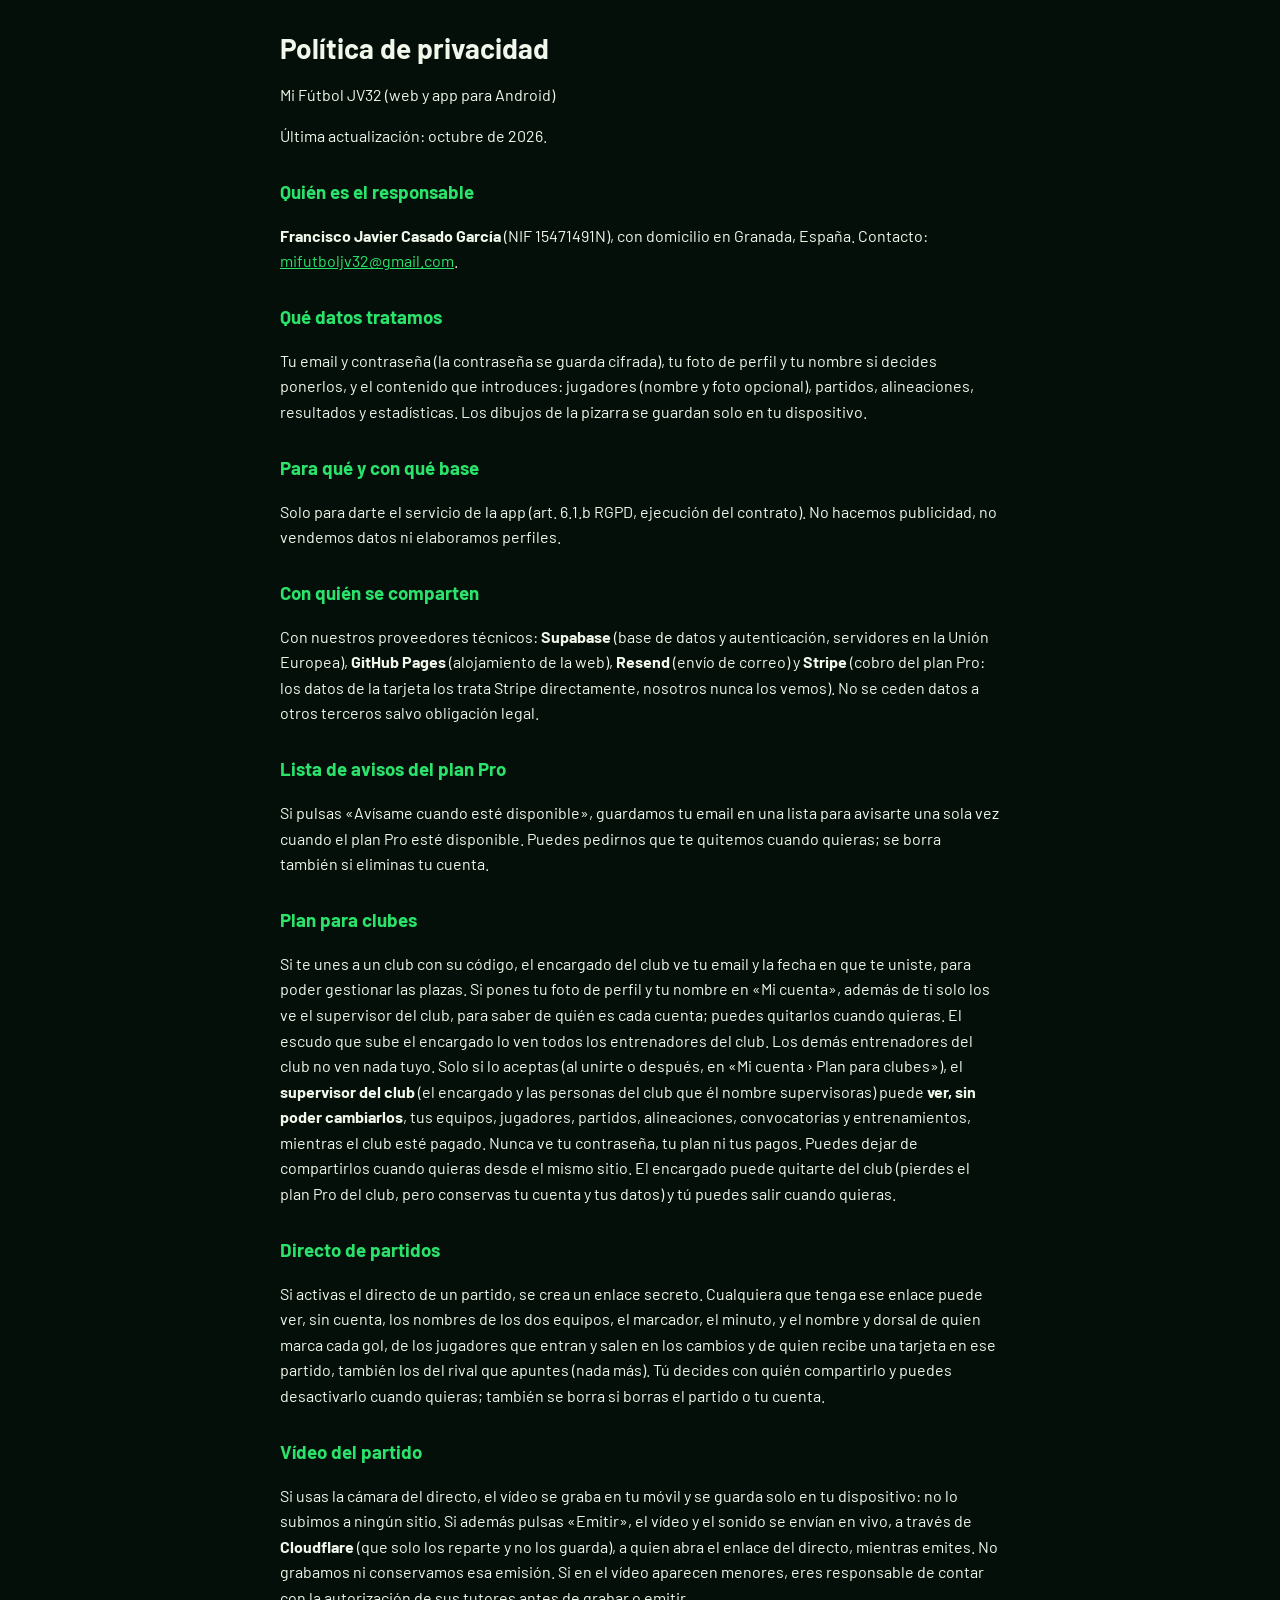
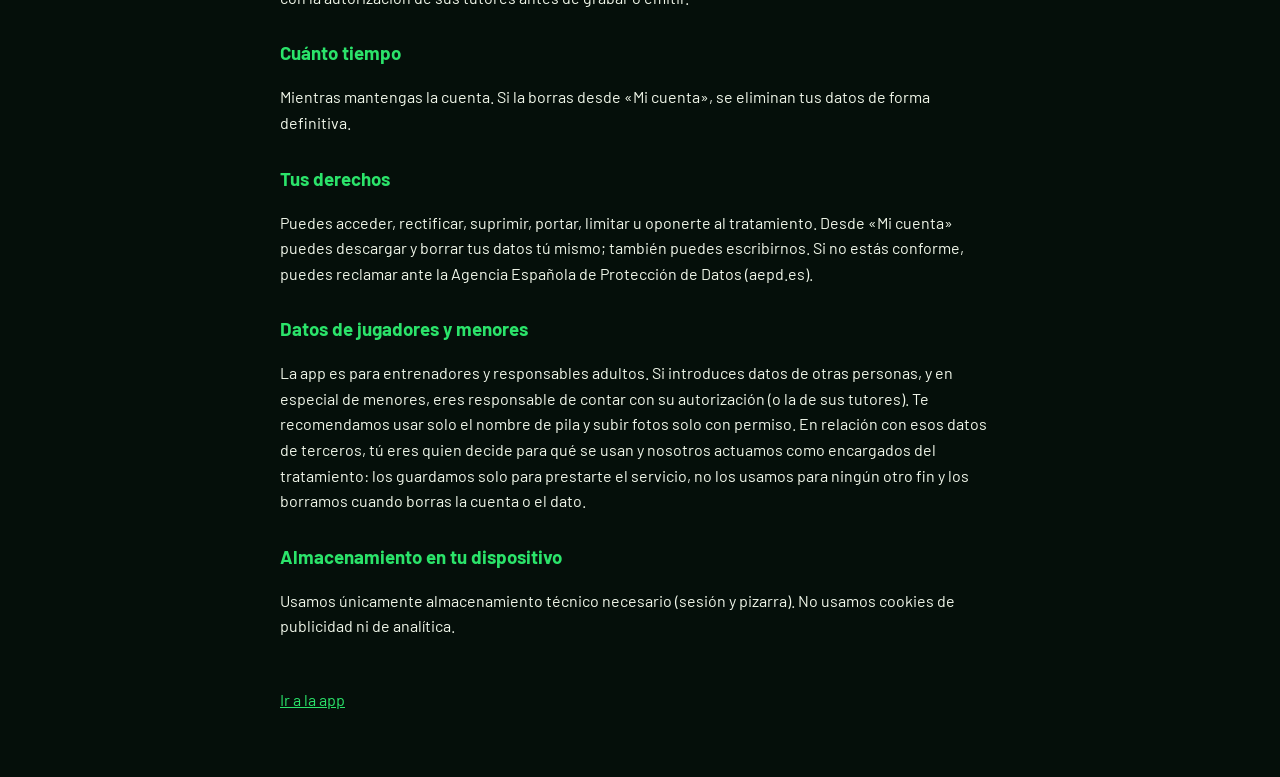
==== commit 183594b3: "v10.2: escudo del club, foto de perfil y árbol del supervisor - El encargado sube el escudo del club" ====
--- a/privacidad.html
+++ b/privacidad.html
@@ -22,7 +22,7 @@
 <main>
 <h1>Política de privacidad</h1>
 <p>Mi Fútbol JV32 (web y app para Android)</p>
-<p>Última actualización: octubre de 2026.</p><h3>Quién es el responsable</h3><p><b>Francisco Javier Casado García</b> (NIF 15471491N), con domicilio en Granada, España. Contacto: <a href="mailto:mifutboljv32@gmail.com">mifutboljv32@gmail.com</a>.</p><h3>Qué datos tratamos</h3><p>Tu email y contraseña (la contraseña se guarda cifrada), y el contenido que introduces: jugadores (nombre y foto opcional), partidos, alineaciones, resultados y estadísticas. Los dibujos de la pizarra se guardan solo en tu dispositivo.</p><h3>Para qué y con qué base</h3><p>Solo para darte el servicio de la app (art. 6.1.b RGPD, ejecución del contrato). No hacemos publicidad, no vendemos datos ni elaboramos perfiles.</p><h3>Con quién se comparten</h3><p>Con nuestros proveedores técnicos: <b>Supabase</b> (base de datos y autenticación, servidores en la Unión Europea), <b>GitHub Pages</b> (alojamiento de la web), <b>Resend</b> (envío de correo) y <b>Stripe</b> (cobro del plan Pro: los datos de la tarjeta los trata Stripe directamente, nosotros nunca los vemos). No se ceden datos a otros terceros salvo obligación legal.</p><h3>Lista de avisos del plan Pro</h3><p>Si pulsas «Avísame cuando esté disponible», guardamos tu email en una lista para avisarte una sola vez cuando el plan Pro esté disponible. Puedes pedirnos que te quitemos cuando quieras; se borra también si eliminas tu cuenta.</p><h3>Plan para clubes</h3><p>Si te unes a un club con su código, el encargado del club ve tu email y la fecha en que te uniste, para poder gestionar las plazas. Los demás entrenadores del club no ven nada tuyo. Solo si lo aceptas (al unirte o después, en «Mi cuenta › Plan para clubes»), el <b>supervisor del club</b> (el encargado y las personas del club que él nombre supervisoras) puede <b>ver, sin poder cambiarlos</b>, tus equipos, jugadores, partidos, alineaciones, convocatorias y entrenamientos, mientras el club esté pagado. Nunca ve tu contraseña, tu plan ni tus pagos. Puedes dejar de compartirlos cuando quieras desde el mismo sitio. El encargado puede quitarte del club (pierdes el plan Pro del club, pero conservas tu cuenta y tus datos) y tú puedes salir cuando quieras.</p><h3>Directo de partidos</h3><p>Si activas el directo de un partido, se crea un enlace secreto. Cualquiera que tenga ese enlace puede ver, sin cuenta, los nombres de los dos equipos, el marcador, el minuto, y el nombre y dorsal de quien marca cada gol, de los jugadores que entran y salen en los cambios y de quien recibe una tarjeta en ese partido, también los del rival que apuntes (nada más). Tú decides con quién compartirlo y puedes desactivarlo cuando quieras; también se borra si borras el partido o tu cuenta.</p><h3>Vídeo del partido</h3><p>Si usas la cámara del directo, el vídeo se graba en tu móvil y se guarda solo en tu dispositivo: no lo subimos a ningún sitio. Si además pulsas «Emitir», el vídeo y el sonido se envían en vivo, a través de <b>Cloudflare</b> (que solo los reparte y no los guarda), a quien abra el enlace del directo, mientras emites. No grabamos ni conservamos esa emisión. Si en el vídeo aparecen menores, eres responsable de contar con la autorización de sus tutores antes de grabar o emitir.</p><h3>Cuánto tiempo</h3><p>Mientras mantengas la cuenta. Si la borras desde «Mi cuenta», se eliminan tus datos de forma definitiva.</p><h3>Tus derechos</h3><p>Puedes acceder, rectificar, suprimir, portar, limitar u oponerte al tratamiento. Desde «Mi cuenta» puedes descargar y borrar tus datos tú mismo; también puedes escribirnos. Si no estás conforme, puedes reclamar ante la Agencia Española de Protección de Datos (aepd.es).</p><h3>Datos de jugadores y menores</h3><p>La app es para entrenadores y responsables adultos. Si introduces datos de otras personas, y en especial de menores, eres responsable de contar con su autorización (o la de sus tutores). Te recomendamos usar solo el nombre de pila y subir fotos solo con permiso. En relación con esos datos de terceros, tú eres quien decide para qué se usan y nosotros actuamos como encargados del tratamiento: los guardamos solo para prestarte el servicio, no los usamos para ningún otro fin y los borramos cuando borras la cuenta o el dato.</p><h3>Almacenamiento en tu dispositivo</h3><p>Usamos únicamente almacenamiento técnico necesario (sesión y pizarra). No usamos cookies de publicidad ni de analítica.</p>
+<p>Última actualización: octubre de 2026.</p><h3>Quién es el responsable</h3><p><b>Francisco Javier Casado García</b> (NIF 15471491N), con domicilio en Granada, España. Contacto: <a href="mailto:mifutboljv32@gmail.com">mifutboljv32@gmail.com</a>.</p><h3>Qué datos tratamos</h3><p>Tu email y contraseña (la contraseña se guarda cifrada), tu foto de perfil y tu nombre si decides ponerlos, y el contenido que introduces: jugadores (nombre y foto opcional), partidos, alineaciones, resultados y estadísticas. Los dibujos de la pizarra se guardan solo en tu dispositivo.</p><h3>Para qué y con qué base</h3><p>Solo para darte el servicio de la app (art. 6.1.b RGPD, ejecución del contrato). No hacemos publicidad, no vendemos datos ni elaboramos perfiles.</p><h3>Con quién se comparten</h3><p>Con nuestros proveedores técnicos: <b>Supabase</b> (base de datos y autenticación, servidores en la Unión Europea), <b>GitHub Pages</b> (alojamiento de la web), <b>Resend</b> (envío de correo) y <b>Stripe</b> (cobro del plan Pro: los datos de la tarjeta los trata Stripe directamente, nosotros nunca los vemos). No se ceden datos a otros terceros salvo obligación legal.</p><h3>Lista de avisos del plan Pro</h3><p>Si pulsas «Avísame cuando esté disponible», guardamos tu email en una lista para avisarte una sola vez cuando el plan Pro esté disponible. Puedes pedirnos que te quitemos cuando quieras; se borra también si eliminas tu cuenta.</p><h3>Plan para clubes</h3><p>Si te unes a un club con su código, el encargado del club ve tu email y la fecha en que te uniste, para poder gestionar las plazas. Si pones tu foto de perfil y tu nombre en «Mi cuenta», además de ti solo los ve el supervisor del club, para saber de quién es cada cuenta; puedes quitarlos cuando quieras. El escudo que sube el encargado lo ven todos los entrenadores del club. Los demás entrenadores del club no ven nada tuyo. Solo si lo aceptas (al unirte o después, en «Mi cuenta › Plan para clubes»), el <b>supervisor del club</b> (el encargado y las personas del club que él nombre supervisoras) puede <b>ver, sin poder cambiarlos</b>, tus equipos, jugadores, partidos, alineaciones, convocatorias y entrenamientos, mientras el club esté pagado. Nunca ve tu contraseña, tu plan ni tus pagos. Puedes dejar de compartirlos cuando quieras desde el mismo sitio. El encargado puede quitarte del club (pierdes el plan Pro del club, pero conservas tu cuenta y tus datos) y tú puedes salir cuando quieras.</p><h3>Directo de partidos</h3><p>Si activas el directo de un partido, se crea un enlace secreto. Cualquiera que tenga ese enlace puede ver, sin cuenta, los nombres de los dos equipos, el marcador, el minuto, y el nombre y dorsal de quien marca cada gol, de los jugadores que entran y salen en los cambios y de quien recibe una tarjeta en ese partido, también los del rival que apuntes (nada más). Tú decides con quién compartirlo y puedes desactivarlo cuando quieras; también se borra si borras el partido o tu cuenta.</p><h3>Vídeo del partido</h3><p>Si usas la cámara del directo, el vídeo se graba en tu móvil y se guarda solo en tu dispositivo: no lo subimos a ningún sitio. Si además pulsas «Emitir», el vídeo y el sonido se envían en vivo, a través de <b>Cloudflare</b> (que solo los reparte y no los guarda), a quien abra el enlace del directo, mientras emites. No grabamos ni conservamos esa emisión. Si en el vídeo aparecen menores, eres responsable de contar con la autorización de sus tutores antes de grabar o emitir.</p><h3>Cuánto tiempo</h3><p>Mientras mantengas la cuenta. Si la borras desde «Mi cuenta», se eliminan tus datos de forma definitiva.</p><h3>Tus derechos</h3><p>Puedes acceder, rectificar, suprimir, portar, limitar u oponerte al tratamiento. Desde «Mi cuenta» puedes descargar y borrar tus datos tú mismo; también puedes escribirnos. Si no estás conforme, puedes reclamar ante la Agencia Española de Protección de Datos (aepd.es).</p><h3>Datos de jugadores y menores</h3><p>La app es para entrenadores y responsables adultos. Si introduces datos de otras personas, y en especial de menores, eres responsable de contar con su autorización (o la de sus tutores). Te recomendamos usar solo el nombre de pila y subir fotos solo con permiso. En relación con esos datos de terceros, tú eres quien decide para qué se usan y nosotros actuamos como encargados del tratamiento: los guardamos solo para prestarte el servicio, no los usamos para ningún otro fin y los borramos cuando borras la cuenta o el dato.</p><h3>Almacenamiento en tu dispositivo</h3><p>Usamos únicamente almacenamiento técnico necesario (sesión y pizarra). No usamos cookies de publicidad ni de analítica.</p>
 <a class="volver" href="./">Ir a la app</a>
 </main>
 </body>
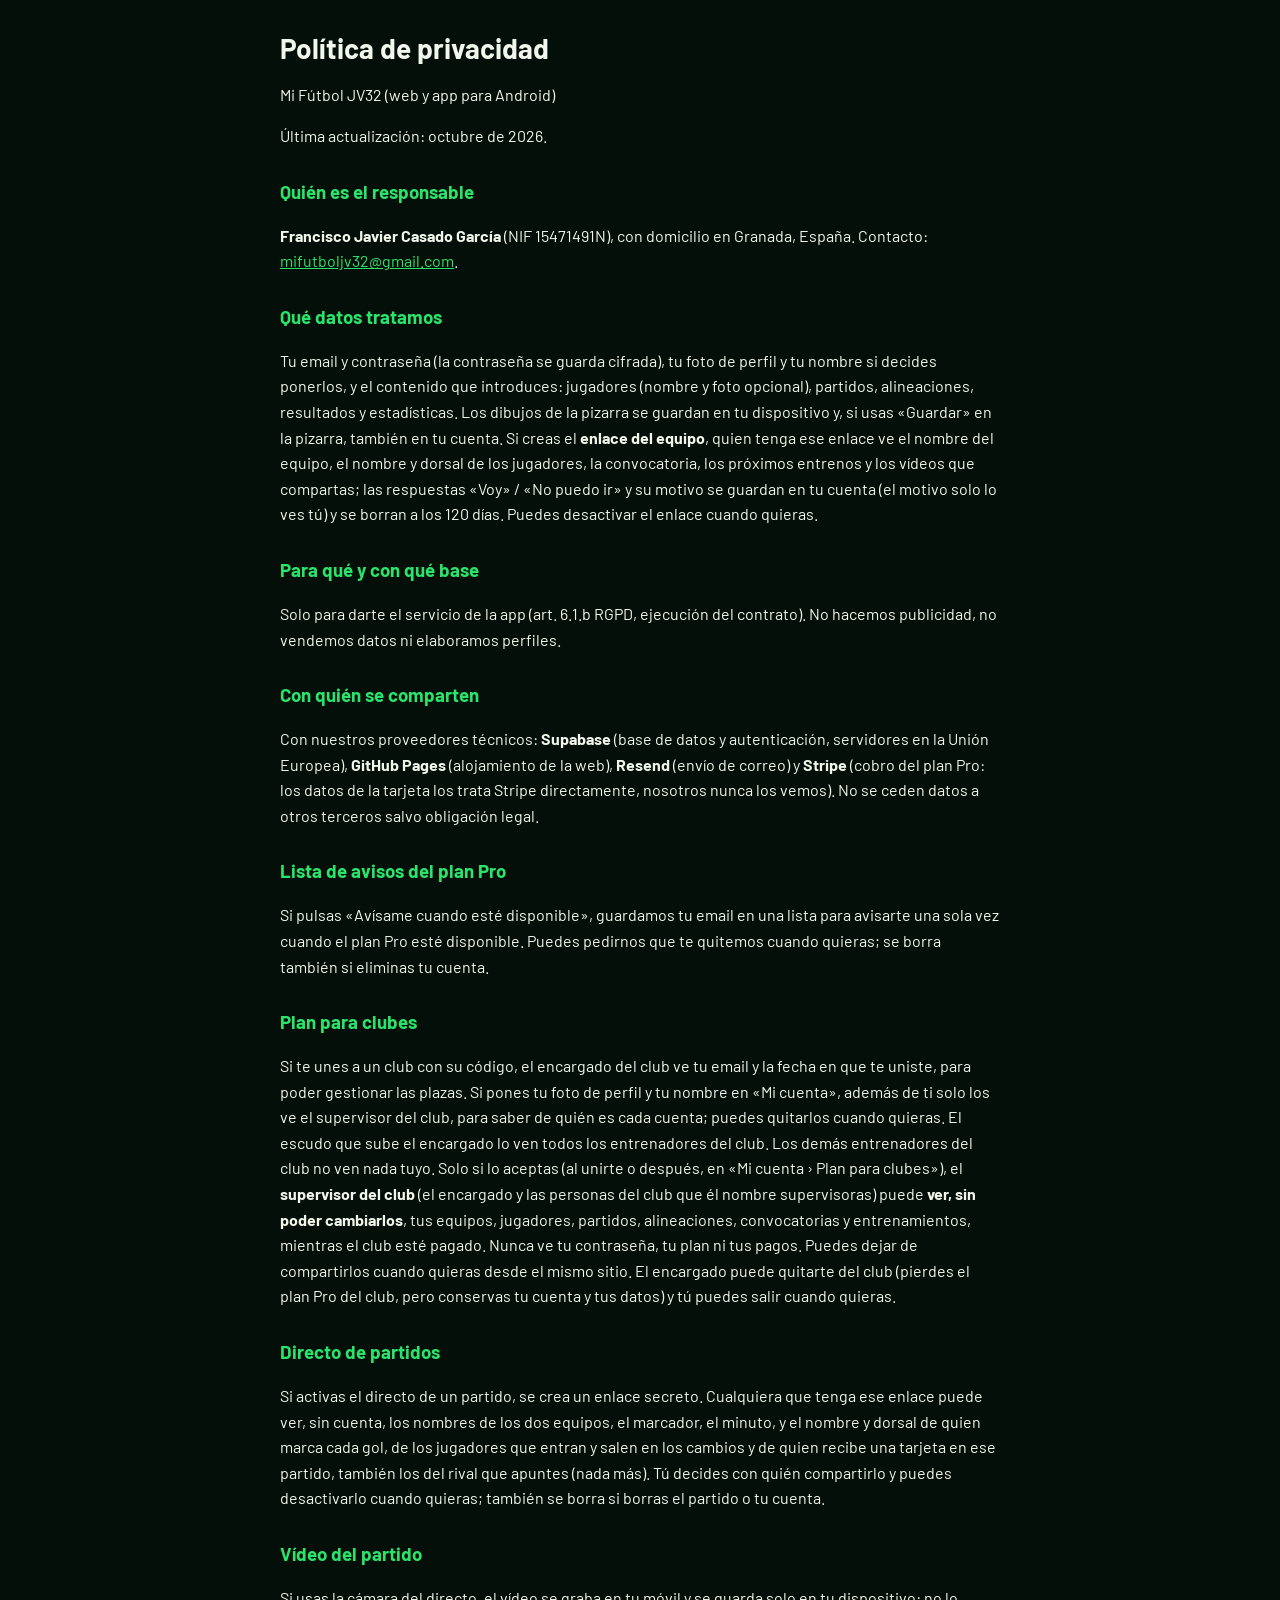
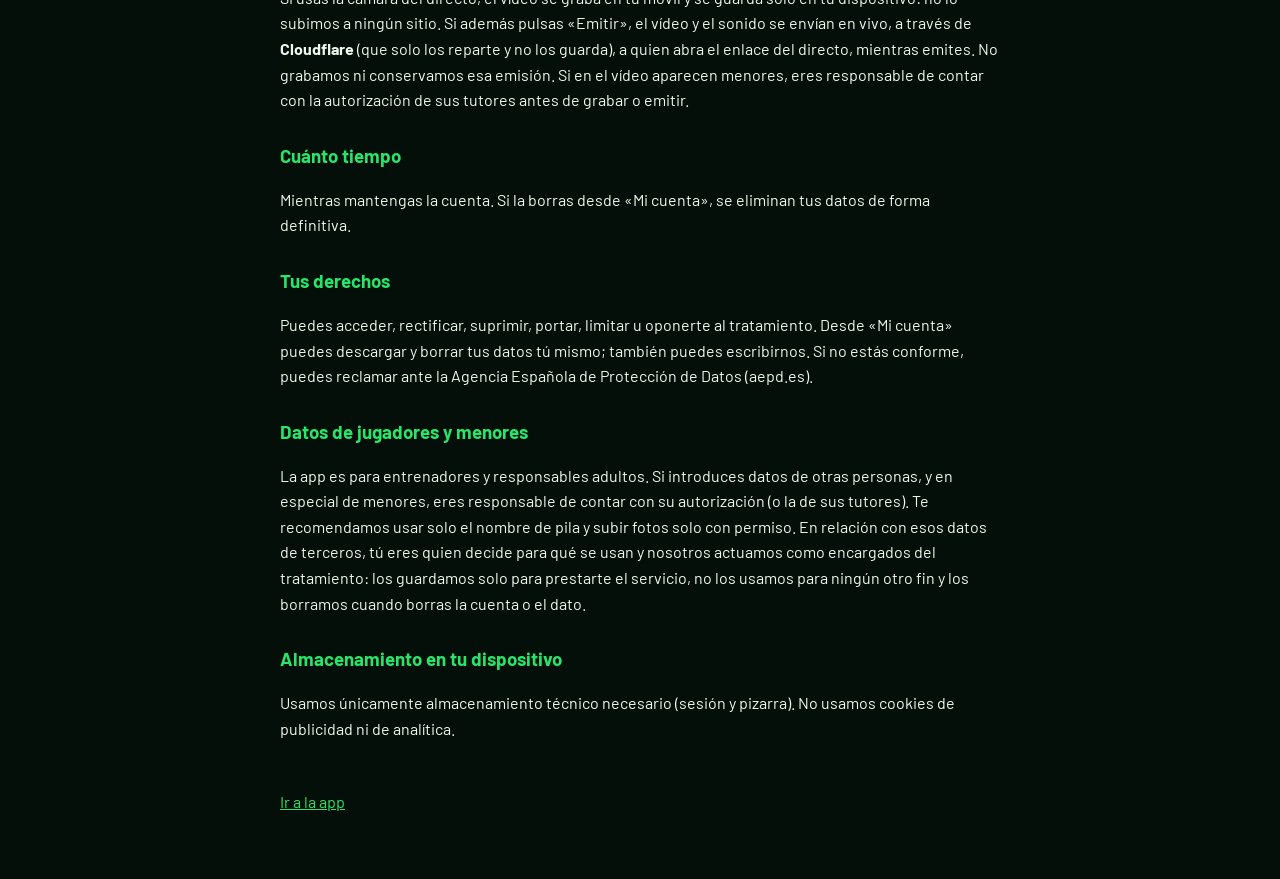
==== commit b3758989: "v11.5: enlace del equipo para los jugadores y «Mis jugadas» en la pizarra - Enlace del equipo (?equi" ====
--- a/privacidad.html
+++ b/privacidad.html
@@ -22,7 +22,7 @@
 <main>
 <h1>Política de privacidad</h1>
 <p>Mi Fútbol JV32 (web y app para Android)</p>
-<p>Última actualización: octubre de 2026.</p><h3>Quién es el responsable</h3><p><b>Francisco Javier Casado García</b> (NIF 15471491N), con domicilio en Granada, España. Contacto: <a href="mailto:mifutboljv32@gmail.com">mifutboljv32@gmail.com</a>.</p><h3>Qué datos tratamos</h3><p>Tu email y contraseña (la contraseña se guarda cifrada), tu foto de perfil y tu nombre si decides ponerlos, y el contenido que introduces: jugadores (nombre y foto opcional), partidos, alineaciones, resultados y estadísticas. Los dibujos de la pizarra se guardan solo en tu dispositivo.</p><h3>Para qué y con qué base</h3><p>Solo para darte el servicio de la app (art. 6.1.b RGPD, ejecución del contrato). No hacemos publicidad, no vendemos datos ni elaboramos perfiles.</p><h3>Con quién se comparten</h3><p>Con nuestros proveedores técnicos: <b>Supabase</b> (base de datos y autenticación, servidores en la Unión Europea), <b>GitHub Pages</b> (alojamiento de la web), <b>Resend</b> (envío de correo) y <b>Stripe</b> (cobro del plan Pro: los datos de la tarjeta los trata Stripe directamente, nosotros nunca los vemos). No se ceden datos a otros terceros salvo obligación legal.</p><h3>Lista de avisos del plan Pro</h3><p>Si pulsas «Avísame cuando esté disponible», guardamos tu email en una lista para avisarte una sola vez cuando el plan Pro esté disponible. Puedes pedirnos que te quitemos cuando quieras; se borra también si eliminas tu cuenta.</p><h3>Plan para clubes</h3><p>Si te unes a un club con su código, el encargado del club ve tu email y la fecha en que te uniste, para poder gestionar las plazas. Si pones tu foto de perfil y tu nombre en «Mi cuenta», además de ti solo los ve el supervisor del club, para saber de quién es cada cuenta; puedes quitarlos cuando quieras. El escudo que sube el encargado lo ven todos los entrenadores del club. Los demás entrenadores del club no ven nada tuyo. Solo si lo aceptas (al unirte o después, en «Mi cuenta › Plan para clubes»), el <b>supervisor del club</b> (el encargado y las personas del club que él nombre supervisoras) puede <b>ver, sin poder cambiarlos</b>, tus equipos, jugadores, partidos, alineaciones, convocatorias y entrenamientos, mientras el club esté pagado. Nunca ve tu contraseña, tu plan ni tus pagos. Puedes dejar de compartirlos cuando quieras desde el mismo sitio. El encargado puede quitarte del club (pierdes el plan Pro del club, pero conservas tu cuenta y tus datos) y tú puedes salir cuando quieras.</p><h3>Directo de partidos</h3><p>Si activas el directo de un partido, se crea un enlace secreto. Cualquiera que tenga ese enlace puede ver, sin cuenta, los nombres de los dos equipos, el marcador, el minuto, y el nombre y dorsal de quien marca cada gol, de los jugadores que entran y salen en los cambios y de quien recibe una tarjeta en ese partido, también los del rival que apuntes (nada más). Tú decides con quién compartirlo y puedes desactivarlo cuando quieras; también se borra si borras el partido o tu cuenta.</p><h3>Vídeo del partido</h3><p>Si usas la cámara del directo, el vídeo se graba en tu móvil y se guarda solo en tu dispositivo: no lo subimos a ningún sitio. Si además pulsas «Emitir», el vídeo y el sonido se envían en vivo, a través de <b>Cloudflare</b> (que solo los reparte y no los guarda), a quien abra el enlace del directo, mientras emites. No grabamos ni conservamos esa emisión. Si en el vídeo aparecen menores, eres responsable de contar con la autorización de sus tutores antes de grabar o emitir.</p><h3>Cuánto tiempo</h3><p>Mientras mantengas la cuenta. Si la borras desde «Mi cuenta», se eliminan tus datos de forma definitiva.</p><h3>Tus derechos</h3><p>Puedes acceder, rectificar, suprimir, portar, limitar u oponerte al tratamiento. Desde «Mi cuenta» puedes descargar y borrar tus datos tú mismo; también puedes escribirnos. Si no estás conforme, puedes reclamar ante la Agencia Española de Protección de Datos (aepd.es).</p><h3>Datos de jugadores y menores</h3><p>La app es para entrenadores y responsables adultos. Si introduces datos de otras personas, y en especial de menores, eres responsable de contar con su autorización (o la de sus tutores). Te recomendamos usar solo el nombre de pila y subir fotos solo con permiso. En relación con esos datos de terceros, tú eres quien decide para qué se usan y nosotros actuamos como encargados del tratamiento: los guardamos solo para prestarte el servicio, no los usamos para ningún otro fin y los borramos cuando borras la cuenta o el dato.</p><h3>Almacenamiento en tu dispositivo</h3><p>Usamos únicamente almacenamiento técnico necesario (sesión y pizarra). No usamos cookies de publicidad ni de analítica.</p>
+<p>Última actualización: octubre de 2026.</p><h3>Quién es el responsable</h3><p><b>Francisco Javier Casado García</b> (NIF 15471491N), con domicilio en Granada, España. Contacto: <a href="mailto:mifutboljv32@gmail.com">mifutboljv32@gmail.com</a>.</p><h3>Qué datos tratamos</h3><p>Tu email y contraseña (la contraseña se guarda cifrada), tu foto de perfil y tu nombre si decides ponerlos, y el contenido que introduces: jugadores (nombre y foto opcional), partidos, alineaciones, resultados y estadísticas. Los dibujos de la pizarra se guardan en tu dispositivo y, si usas «Guardar» en la pizarra, también en tu cuenta. Si creas el <b>enlace del equipo</b>, quien tenga ese enlace ve el nombre del equipo, el nombre y dorsal de los jugadores, la convocatoria, los próximos entrenos y los vídeos que compartas; las respuestas «Voy» / «No puedo ir» y su motivo se guardan en tu cuenta (el motivo solo lo ves tú) y se borran a los 120 días. Puedes desactivar el enlace cuando quieras.</p><h3>Para qué y con qué base</h3><p>Solo para darte el servicio de la app (art. 6.1.b RGPD, ejecución del contrato). No hacemos publicidad, no vendemos datos ni elaboramos perfiles.</p><h3>Con quién se comparten</h3><p>Con nuestros proveedores técnicos: <b>Supabase</b> (base de datos y autenticación, servidores en la Unión Europea), <b>GitHub Pages</b> (alojamiento de la web), <b>Resend</b> (envío de correo) y <b>Stripe</b> (cobro del plan Pro: los datos de la tarjeta los trata Stripe directamente, nosotros nunca los vemos). No se ceden datos a otros terceros salvo obligación legal.</p><h3>Lista de avisos del plan Pro</h3><p>Si pulsas «Avísame cuando esté disponible», guardamos tu email en una lista para avisarte una sola vez cuando el plan Pro esté disponible. Puedes pedirnos que te quitemos cuando quieras; se borra también si eliminas tu cuenta.</p><h3>Plan para clubes</h3><p>Si te unes a un club con su código, el encargado del club ve tu email y la fecha en que te uniste, para poder gestionar las plazas. Si pones tu foto de perfil y tu nombre en «Mi cuenta», además de ti solo los ve el supervisor del club, para saber de quién es cada cuenta; puedes quitarlos cuando quieras. El escudo que sube el encargado lo ven todos los entrenadores del club. Los demás entrenadores del club no ven nada tuyo. Solo si lo aceptas (al unirte o después, en «Mi cuenta › Plan para clubes»), el <b>supervisor del club</b> (el encargado y las personas del club que él nombre supervisoras) puede <b>ver, sin poder cambiarlos</b>, tus equipos, jugadores, partidos, alineaciones, convocatorias y entrenamientos, mientras el club esté pagado. Nunca ve tu contraseña, tu plan ni tus pagos. Puedes dejar de compartirlos cuando quieras desde el mismo sitio. El encargado puede quitarte del club (pierdes el plan Pro del club, pero conservas tu cuenta y tus datos) y tú puedes salir cuando quieras.</p><h3>Directo de partidos</h3><p>Si activas el directo de un partido, se crea un enlace secreto. Cualquiera que tenga ese enlace puede ver, sin cuenta, los nombres de los dos equipos, el marcador, el minuto, y el nombre y dorsal de quien marca cada gol, de los jugadores que entran y salen en los cambios y de quien recibe una tarjeta en ese partido, también los del rival que apuntes (nada más). Tú decides con quién compartirlo y puedes desactivarlo cuando quieras; también se borra si borras el partido o tu cuenta.</p><h3>Vídeo del partido</h3><p>Si usas la cámara del directo, el vídeo se graba en tu móvil y se guarda solo en tu dispositivo: no lo subimos a ningún sitio. Si además pulsas «Emitir», el vídeo y el sonido se envían en vivo, a través de <b>Cloudflare</b> (que solo los reparte y no los guarda), a quien abra el enlace del directo, mientras emites. No grabamos ni conservamos esa emisión. Si en el vídeo aparecen menores, eres responsable de contar con la autorización de sus tutores antes de grabar o emitir.</p><h3>Cuánto tiempo</h3><p>Mientras mantengas la cuenta. Si la borras desde «Mi cuenta», se eliminan tus datos de forma definitiva.</p><h3>Tus derechos</h3><p>Puedes acceder, rectificar, suprimir, portar, limitar u oponerte al tratamiento. Desde «Mi cuenta» puedes descargar y borrar tus datos tú mismo; también puedes escribirnos. Si no estás conforme, puedes reclamar ante la Agencia Española de Protección de Datos (aepd.es).</p><h3>Datos de jugadores y menores</h3><p>La app es para entrenadores y responsables adultos. Si introduces datos de otras personas, y en especial de menores, eres responsable de contar con su autorización (o la de sus tutores). Te recomendamos usar solo el nombre de pila y subir fotos solo con permiso. En relación con esos datos de terceros, tú eres quien decide para qué se usan y nosotros actuamos como encargados del tratamiento: los guardamos solo para prestarte el servicio, no los usamos para ningún otro fin y los borramos cuando borras la cuenta o el dato.</p><h3>Almacenamiento en tu dispositivo</h3><p>Usamos únicamente almacenamiento técnico necesario (sesión y pizarra). No usamos cookies de publicidad ni de analítica.</p>
 <a class="volver" href="./">Ir a la app</a>
 </main>
 </body>
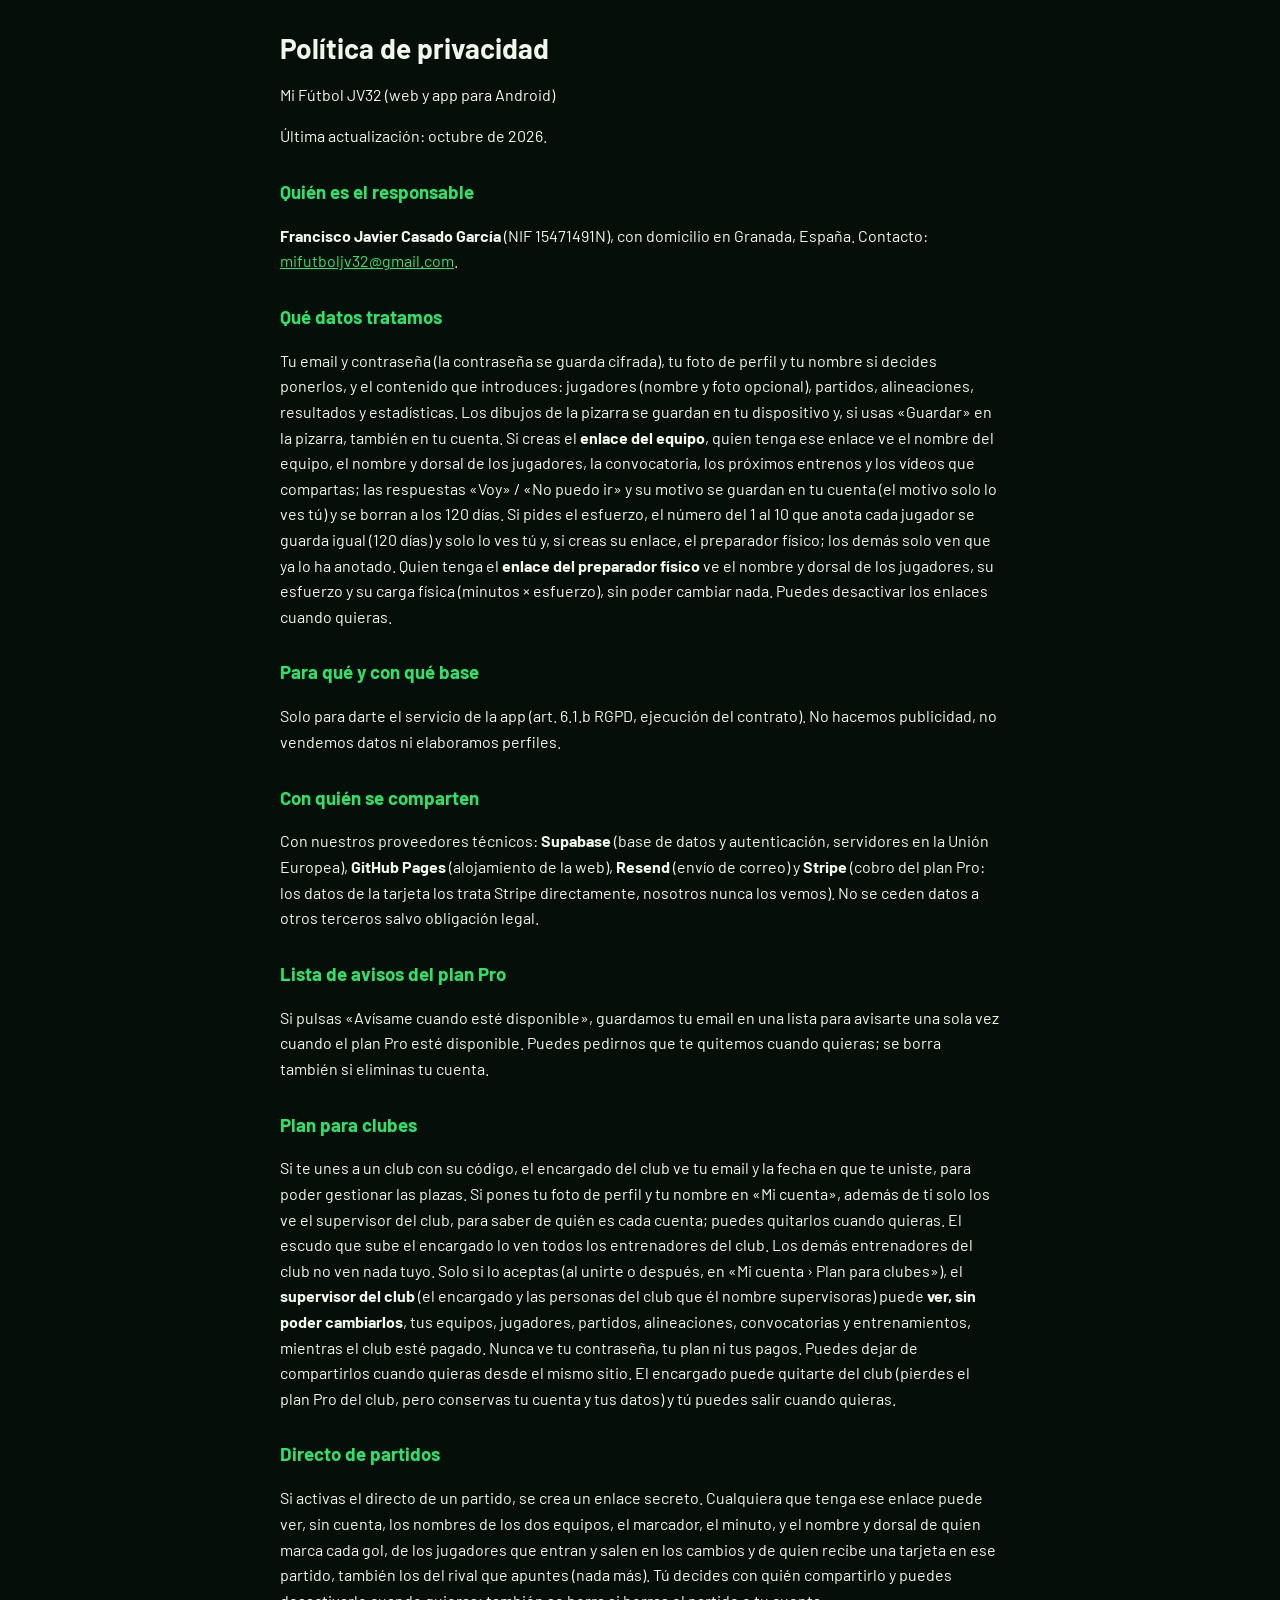
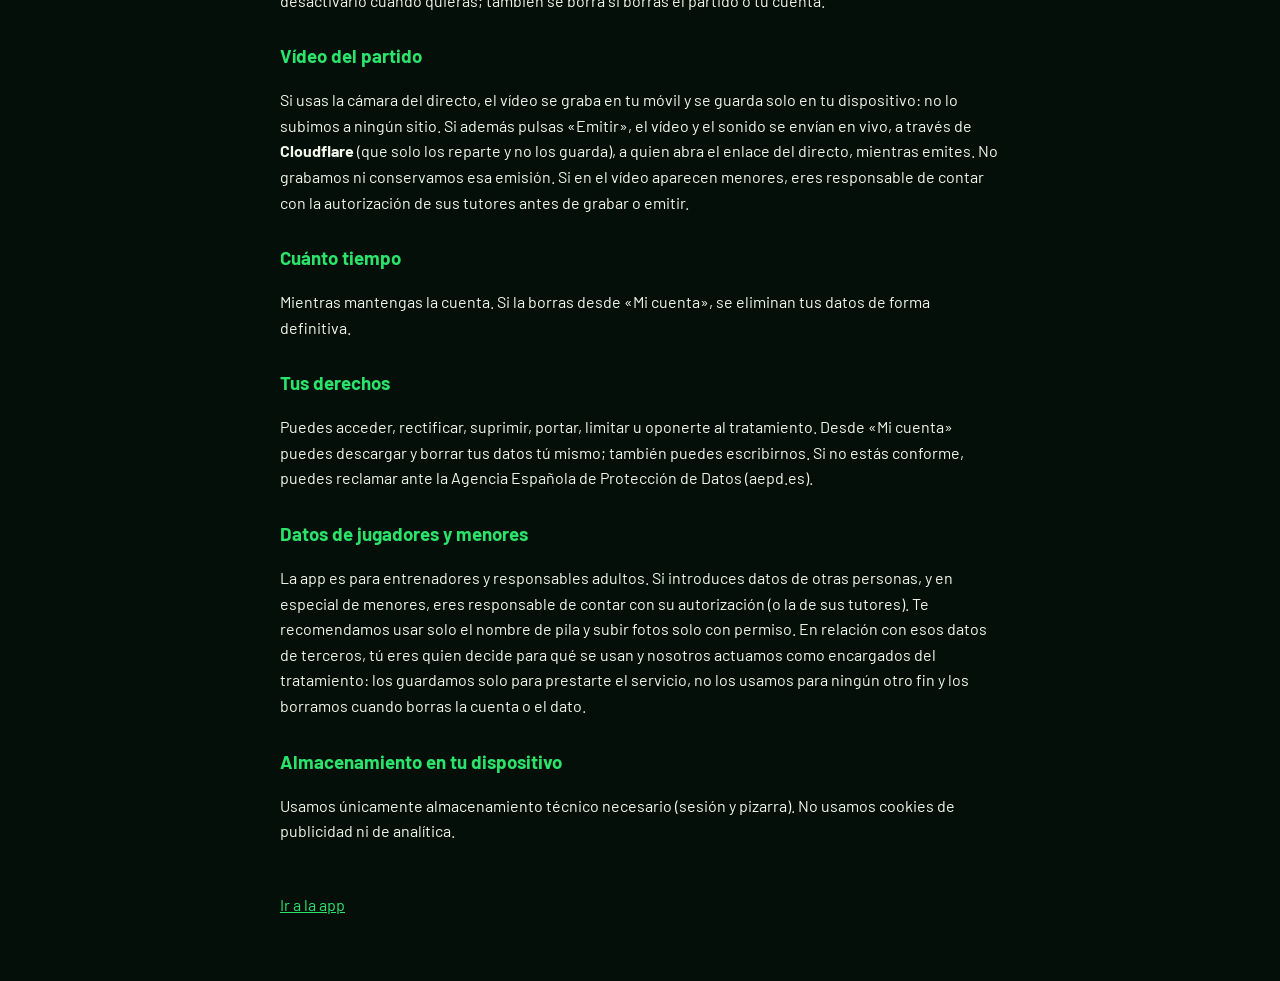
==== commit 1145ef37: "v11.6: los jugadores anotan su esfuerzo desde el enlace del equipo y enlace del preparador físico Co" ====
--- a/privacidad.html
+++ b/privacidad.html
@@ -22,7 +22,7 @@
 <main>
 <h1>Política de privacidad</h1>
 <p>Mi Fútbol JV32 (web y app para Android)</p>
-<p>Última actualización: octubre de 2026.</p><h3>Quién es el responsable</h3><p><b>Francisco Javier Casado García</b> (NIF 15471491N), con domicilio en Granada, España. Contacto: <a href="mailto:mifutboljv32@gmail.com">mifutboljv32@gmail.com</a>.</p><h3>Qué datos tratamos</h3><p>Tu email y contraseña (la contraseña se guarda cifrada), tu foto de perfil y tu nombre si decides ponerlos, y el contenido que introduces: jugadores (nombre y foto opcional), partidos, alineaciones, resultados y estadísticas. Los dibujos de la pizarra se guardan en tu dispositivo y, si usas «Guardar» en la pizarra, también en tu cuenta. Si creas el <b>enlace del equipo</b>, quien tenga ese enlace ve el nombre del equipo, el nombre y dorsal de los jugadores, la convocatoria, los próximos entrenos y los vídeos que compartas; las respuestas «Voy» / «No puedo ir» y su motivo se guardan en tu cuenta (el motivo solo lo ves tú) y se borran a los 120 días. Puedes desactivar el enlace cuando quieras.</p><h3>Para qué y con qué base</h3><p>Solo para darte el servicio de la app (art. 6.1.b RGPD, ejecución del contrato). No hacemos publicidad, no vendemos datos ni elaboramos perfiles.</p><h3>Con quién se comparten</h3><p>Con nuestros proveedores técnicos: <b>Supabase</b> (base de datos y autenticación, servidores en la Unión Europea), <b>GitHub Pages</b> (alojamiento de la web), <b>Resend</b> (envío de correo) y <b>Stripe</b> (cobro del plan Pro: los datos de la tarjeta los trata Stripe directamente, nosotros nunca los vemos). No se ceden datos a otros terceros salvo obligación legal.</p><h3>Lista de avisos del plan Pro</h3><p>Si pulsas «Avísame cuando esté disponible», guardamos tu email en una lista para avisarte una sola vez cuando el plan Pro esté disponible. Puedes pedirnos que te quitemos cuando quieras; se borra también si eliminas tu cuenta.</p><h3>Plan para clubes</h3><p>Si te unes a un club con su código, el encargado del club ve tu email y la fecha en que te uniste, para poder gestionar las plazas. Si pones tu foto de perfil y tu nombre en «Mi cuenta», además de ti solo los ve el supervisor del club, para saber de quién es cada cuenta; puedes quitarlos cuando quieras. El escudo que sube el encargado lo ven todos los entrenadores del club. Los demás entrenadores del club no ven nada tuyo. Solo si lo aceptas (al unirte o después, en «Mi cuenta › Plan para clubes»), el <b>supervisor del club</b> (el encargado y las personas del club que él nombre supervisoras) puede <b>ver, sin poder cambiarlos</b>, tus equipos, jugadores, partidos, alineaciones, convocatorias y entrenamientos, mientras el club esté pagado. Nunca ve tu contraseña, tu plan ni tus pagos. Puedes dejar de compartirlos cuando quieras desde el mismo sitio. El encargado puede quitarte del club (pierdes el plan Pro del club, pero conservas tu cuenta y tus datos) y tú puedes salir cuando quieras.</p><h3>Directo de partidos</h3><p>Si activas el directo de un partido, se crea un enlace secreto. Cualquiera que tenga ese enlace puede ver, sin cuenta, los nombres de los dos equipos, el marcador, el minuto, y el nombre y dorsal de quien marca cada gol, de los jugadores que entran y salen en los cambios y de quien recibe una tarjeta en ese partido, también los del rival que apuntes (nada más). Tú decides con quién compartirlo y puedes desactivarlo cuando quieras; también se borra si borras el partido o tu cuenta.</p><h3>Vídeo del partido</h3><p>Si usas la cámara del directo, el vídeo se graba en tu móvil y se guarda solo en tu dispositivo: no lo subimos a ningún sitio. Si además pulsas «Emitir», el vídeo y el sonido se envían en vivo, a través de <b>Cloudflare</b> (que solo los reparte y no los guarda), a quien abra el enlace del directo, mientras emites. No grabamos ni conservamos esa emisión. Si en el vídeo aparecen menores, eres responsable de contar con la autorización de sus tutores antes de grabar o emitir.</p><h3>Cuánto tiempo</h3><p>Mientras mantengas la cuenta. Si la borras desde «Mi cuenta», se eliminan tus datos de forma definitiva.</p><h3>Tus derechos</h3><p>Puedes acceder, rectificar, suprimir, portar, limitar u oponerte al tratamiento. Desde «Mi cuenta» puedes descargar y borrar tus datos tú mismo; también puedes escribirnos. Si no estás conforme, puedes reclamar ante la Agencia Española de Protección de Datos (aepd.es).</p><h3>Datos de jugadores y menores</h3><p>La app es para entrenadores y responsables adultos. Si introduces datos de otras personas, y en especial de menores, eres responsable de contar con su autorización (o la de sus tutores). Te recomendamos usar solo el nombre de pila y subir fotos solo con permiso. En relación con esos datos de terceros, tú eres quien decide para qué se usan y nosotros actuamos como encargados del tratamiento: los guardamos solo para prestarte el servicio, no los usamos para ningún otro fin y los borramos cuando borras la cuenta o el dato.</p><h3>Almacenamiento en tu dispositivo</h3><p>Usamos únicamente almacenamiento técnico necesario (sesión y pizarra). No usamos cookies de publicidad ni de analítica.</p>
+<p>Última actualización: octubre de 2026.</p><h3>Quién es el responsable</h3><p><b>Francisco Javier Casado García</b> (NIF 15471491N), con domicilio en Granada, España. Contacto: <a href="mailto:mifutboljv32@gmail.com">mifutboljv32@gmail.com</a>.</p><h3>Qué datos tratamos</h3><p>Tu email y contraseña (la contraseña se guarda cifrada), tu foto de perfil y tu nombre si decides ponerlos, y el contenido que introduces: jugadores (nombre y foto opcional), partidos, alineaciones, resultados y estadísticas. Los dibujos de la pizarra se guardan en tu dispositivo y, si usas «Guardar» en la pizarra, también en tu cuenta. Si creas el <b>enlace del equipo</b>, quien tenga ese enlace ve el nombre del equipo, el nombre y dorsal de los jugadores, la convocatoria, los próximos entrenos y los vídeos que compartas; las respuestas «Voy» / «No puedo ir» y su motivo se guardan en tu cuenta (el motivo solo lo ves tú) y se borran a los 120 días. Si pides el esfuerzo, el número del 1 al 10 que anota cada jugador se guarda igual (120 días) y solo lo ves tú y, si creas su enlace, el preparador físico; los demás solo ven que ya lo ha anotado. Quien tenga el <b>enlace del preparador físico</b> ve el nombre y dorsal de los jugadores, su esfuerzo y su carga física (minutos × esfuerzo), sin poder cambiar nada. Puedes desactivar los enlaces cuando quieras.</p><h3>Para qué y con qué base</h3><p>Solo para darte el servicio de la app (art. 6.1.b RGPD, ejecución del contrato). No hacemos publicidad, no vendemos datos ni elaboramos perfiles.</p><h3>Con quién se comparten</h3><p>Con nuestros proveedores técnicos: <b>Supabase</b> (base de datos y autenticación, servidores en la Unión Europea), <b>GitHub Pages</b> (alojamiento de la web), <b>Resend</b> (envío de correo) y <b>Stripe</b> (cobro del plan Pro: los datos de la tarjeta los trata Stripe directamente, nosotros nunca los vemos). No se ceden datos a otros terceros salvo obligación legal.</p><h3>Lista de avisos del plan Pro</h3><p>Si pulsas «Avísame cuando esté disponible», guardamos tu email en una lista para avisarte una sola vez cuando el plan Pro esté disponible. Puedes pedirnos que te quitemos cuando quieras; se borra también si eliminas tu cuenta.</p><h3>Plan para clubes</h3><p>Si te unes a un club con su código, el encargado del club ve tu email y la fecha en que te uniste, para poder gestionar las plazas. Si pones tu foto de perfil y tu nombre en «Mi cuenta», además de ti solo los ve el supervisor del club, para saber de quién es cada cuenta; puedes quitarlos cuando quieras. El escudo que sube el encargado lo ven todos los entrenadores del club. Los demás entrenadores del club no ven nada tuyo. Solo si lo aceptas (al unirte o después, en «Mi cuenta › Plan para clubes»), el <b>supervisor del club</b> (el encargado y las personas del club que él nombre supervisoras) puede <b>ver, sin poder cambiarlos</b>, tus equipos, jugadores, partidos, alineaciones, convocatorias y entrenamientos, mientras el club esté pagado. Nunca ve tu contraseña, tu plan ni tus pagos. Puedes dejar de compartirlos cuando quieras desde el mismo sitio. El encargado puede quitarte del club (pierdes el plan Pro del club, pero conservas tu cuenta y tus datos) y tú puedes salir cuando quieras.</p><h3>Directo de partidos</h3><p>Si activas el directo de un partido, se crea un enlace secreto. Cualquiera que tenga ese enlace puede ver, sin cuenta, los nombres de los dos equipos, el marcador, el minuto, y el nombre y dorsal de quien marca cada gol, de los jugadores que entran y salen en los cambios y de quien recibe una tarjeta en ese partido, también los del rival que apuntes (nada más). Tú decides con quién compartirlo y puedes desactivarlo cuando quieras; también se borra si borras el partido o tu cuenta.</p><h3>Vídeo del partido</h3><p>Si usas la cámara del directo, el vídeo se graba en tu móvil y se guarda solo en tu dispositivo: no lo subimos a ningún sitio. Si además pulsas «Emitir», el vídeo y el sonido se envían en vivo, a través de <b>Cloudflare</b> (que solo los reparte y no los guarda), a quien abra el enlace del directo, mientras emites. No grabamos ni conservamos esa emisión. Si en el vídeo aparecen menores, eres responsable de contar con la autorización de sus tutores antes de grabar o emitir.</p><h3>Cuánto tiempo</h3><p>Mientras mantengas la cuenta. Si la borras desde «Mi cuenta», se eliminan tus datos de forma definitiva.</p><h3>Tus derechos</h3><p>Puedes acceder, rectificar, suprimir, portar, limitar u oponerte al tratamiento. Desde «Mi cuenta» puedes descargar y borrar tus datos tú mismo; también puedes escribirnos. Si no estás conforme, puedes reclamar ante la Agencia Española de Protección de Datos (aepd.es).</p><h3>Datos de jugadores y menores</h3><p>La app es para entrenadores y responsables adultos. Si introduces datos de otras personas, y en especial de menores, eres responsable de contar con su autorización (o la de sus tutores). Te recomendamos usar solo el nombre de pila y subir fotos solo con permiso. En relación con esos datos de terceros, tú eres quien decide para qué se usan y nosotros actuamos como encargados del tratamiento: los guardamos solo para prestarte el servicio, no los usamos para ningún otro fin y los borramos cuando borras la cuenta o el dato.</p><h3>Almacenamiento en tu dispositivo</h3><p>Usamos únicamente almacenamiento técnico necesario (sesión y pizarra). No usamos cookies de publicidad ni de analítica.</p>
 <a class="volver" href="./">Ir a la app</a>
 </main>
 </body>
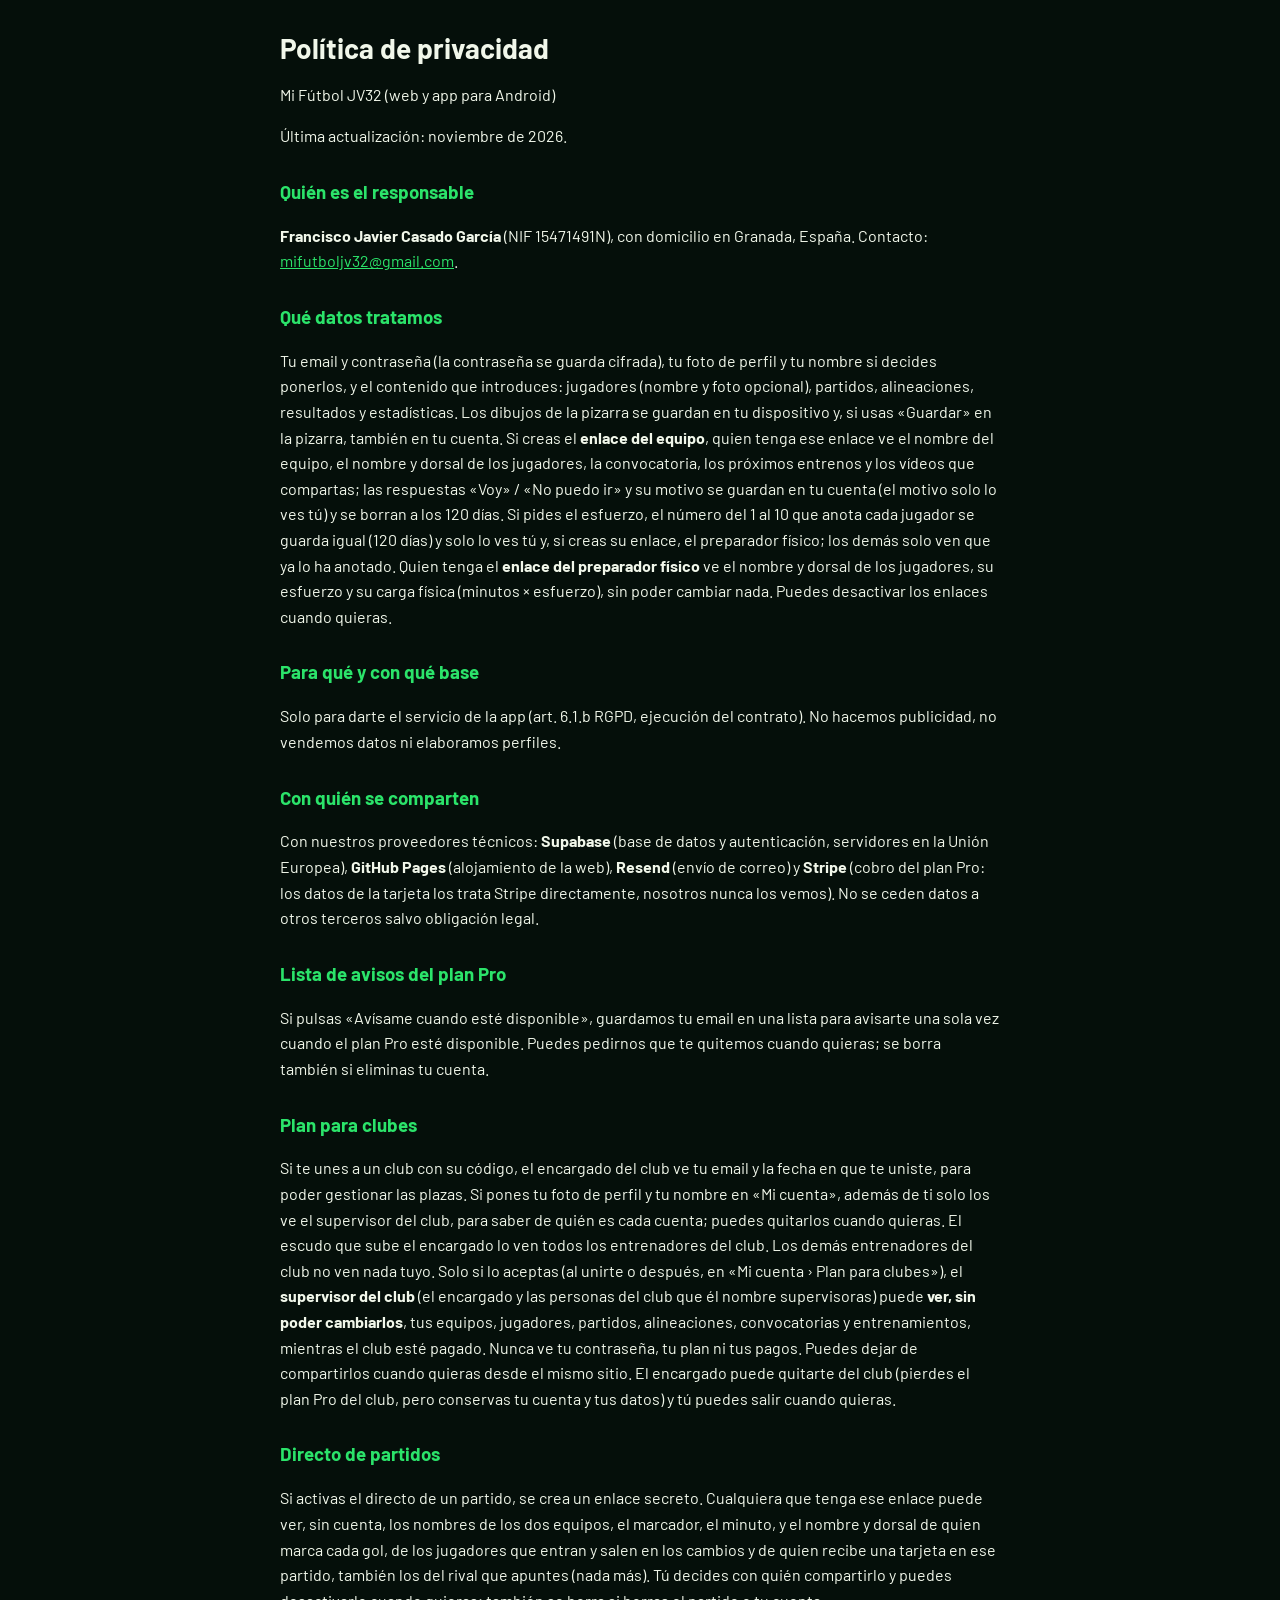
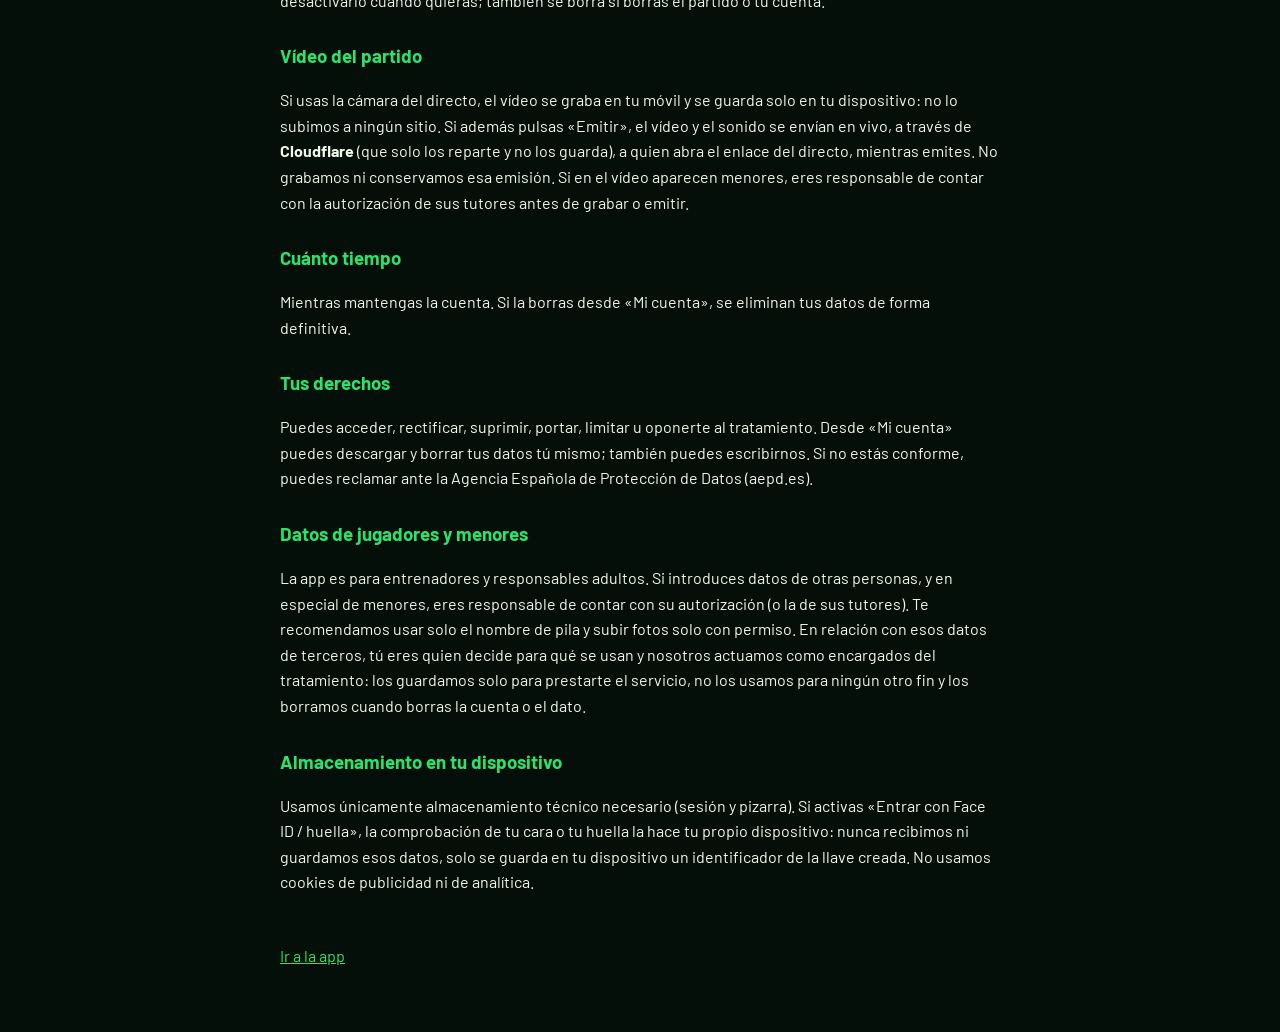
==== commit a122cc5f: "v11.15: entrar con Face ID, Touch ID o huella (gratis) Bloqueo opcional por dispositivo con WebAuthn" ====
--- a/privacidad.html
+++ b/privacidad.html
@@ -22,7 +22,7 @@
 <main>
 <h1>Política de privacidad</h1>
 <p>Mi Fútbol JV32 (web y app para Android)</p>
-<p>Última actualización: octubre de 2026.</p><h3>Quién es el responsable</h3><p><b>Francisco Javier Casado García</b> (NIF 15471491N), con domicilio en Granada, España. Contacto: <a href="mailto:mifutboljv32@gmail.com">mifutboljv32@gmail.com</a>.</p><h3>Qué datos tratamos</h3><p>Tu email y contraseña (la contraseña se guarda cifrada), tu foto de perfil y tu nombre si decides ponerlos, y el contenido que introduces: jugadores (nombre y foto opcional), partidos, alineaciones, resultados y estadísticas. Los dibujos de la pizarra se guardan en tu dispositivo y, si usas «Guardar» en la pizarra, también en tu cuenta. Si creas el <b>enlace del equipo</b>, quien tenga ese enlace ve el nombre del equipo, el nombre y dorsal de los jugadores, la convocatoria, los próximos entrenos y los vídeos que compartas; las respuestas «Voy» / «No puedo ir» y su motivo se guardan en tu cuenta (el motivo solo lo ves tú) y se borran a los 120 días. Si pides el esfuerzo, el número del 1 al 10 que anota cada jugador se guarda igual (120 días) y solo lo ves tú y, si creas su enlace, el preparador físico; los demás solo ven que ya lo ha anotado. Quien tenga el <b>enlace del preparador físico</b> ve el nombre y dorsal de los jugadores, su esfuerzo y su carga física (minutos × esfuerzo), sin poder cambiar nada. Puedes desactivar los enlaces cuando quieras.</p><h3>Para qué y con qué base</h3><p>Solo para darte el servicio de la app (art. 6.1.b RGPD, ejecución del contrato). No hacemos publicidad, no vendemos datos ni elaboramos perfiles.</p><h3>Con quién se comparten</h3><p>Con nuestros proveedores técnicos: <b>Supabase</b> (base de datos y autenticación, servidores en la Unión Europea), <b>GitHub Pages</b> (alojamiento de la web), <b>Resend</b> (envío de correo) y <b>Stripe</b> (cobro del plan Pro: los datos de la tarjeta los trata Stripe directamente, nosotros nunca los vemos). No se ceden datos a otros terceros salvo obligación legal.</p><h3>Lista de avisos del plan Pro</h3><p>Si pulsas «Avísame cuando esté disponible», guardamos tu email en una lista para avisarte una sola vez cuando el plan Pro esté disponible. Puedes pedirnos que te quitemos cuando quieras; se borra también si eliminas tu cuenta.</p><h3>Plan para clubes</h3><p>Si te unes a un club con su código, el encargado del club ve tu email y la fecha en que te uniste, para poder gestionar las plazas. Si pones tu foto de perfil y tu nombre en «Mi cuenta», además de ti solo los ve el supervisor del club, para saber de quién es cada cuenta; puedes quitarlos cuando quieras. El escudo que sube el encargado lo ven todos los entrenadores del club. Los demás entrenadores del club no ven nada tuyo. Solo si lo aceptas (al unirte o después, en «Mi cuenta › Plan para clubes»), el <b>supervisor del club</b> (el encargado y las personas del club que él nombre supervisoras) puede <b>ver, sin poder cambiarlos</b>, tus equipos, jugadores, partidos, alineaciones, convocatorias y entrenamientos, mientras el club esté pagado. Nunca ve tu contraseña, tu plan ni tus pagos. Puedes dejar de compartirlos cuando quieras desde el mismo sitio. El encargado puede quitarte del club (pierdes el plan Pro del club, pero conservas tu cuenta y tus datos) y tú puedes salir cuando quieras.</p><h3>Directo de partidos</h3><p>Si activas el directo de un partido, se crea un enlace secreto. Cualquiera que tenga ese enlace puede ver, sin cuenta, los nombres de los dos equipos, el marcador, el minuto, y el nombre y dorsal de quien marca cada gol, de los jugadores que entran y salen en los cambios y de quien recibe una tarjeta en ese partido, también los del rival que apuntes (nada más). Tú decides con quién compartirlo y puedes desactivarlo cuando quieras; también se borra si borras el partido o tu cuenta.</p><h3>Vídeo del partido</h3><p>Si usas la cámara del directo, el vídeo se graba en tu móvil y se guarda solo en tu dispositivo: no lo subimos a ningún sitio. Si además pulsas «Emitir», el vídeo y el sonido se envían en vivo, a través de <b>Cloudflare</b> (que solo los reparte y no los guarda), a quien abra el enlace del directo, mientras emites. No grabamos ni conservamos esa emisión. Si en el vídeo aparecen menores, eres responsable de contar con la autorización de sus tutores antes de grabar o emitir.</p><h3>Cuánto tiempo</h3><p>Mientras mantengas la cuenta. Si la borras desde «Mi cuenta», se eliminan tus datos de forma definitiva.</p><h3>Tus derechos</h3><p>Puedes acceder, rectificar, suprimir, portar, limitar u oponerte al tratamiento. Desde «Mi cuenta» puedes descargar y borrar tus datos tú mismo; también puedes escribirnos. Si no estás conforme, puedes reclamar ante la Agencia Española de Protección de Datos (aepd.es).</p><h3>Datos de jugadores y menores</h3><p>La app es para entrenadores y responsables adultos. Si introduces datos de otras personas, y en especial de menores, eres responsable de contar con su autorización (o la de sus tutores). Te recomendamos usar solo el nombre de pila y subir fotos solo con permiso. En relación con esos datos de terceros, tú eres quien decide para qué se usan y nosotros actuamos como encargados del tratamiento: los guardamos solo para prestarte el servicio, no los usamos para ningún otro fin y los borramos cuando borras la cuenta o el dato.</p><h3>Almacenamiento en tu dispositivo</h3><p>Usamos únicamente almacenamiento técnico necesario (sesión y pizarra). No usamos cookies de publicidad ni de analítica.</p>
+<p>Última actualización: noviembre de 2026.</p><h3>Quién es el responsable</h3><p><b>Francisco Javier Casado García</b> (NIF 15471491N), con domicilio en Granada, España. Contacto: <a href="mailto:mifutboljv32@gmail.com">mifutboljv32@gmail.com</a>.</p><h3>Qué datos tratamos</h3><p>Tu email y contraseña (la contraseña se guarda cifrada), tu foto de perfil y tu nombre si decides ponerlos, y el contenido que introduces: jugadores (nombre y foto opcional), partidos, alineaciones, resultados y estadísticas. Los dibujos de la pizarra se guardan en tu dispositivo y, si usas «Guardar» en la pizarra, también en tu cuenta. Si creas el <b>enlace del equipo</b>, quien tenga ese enlace ve el nombre del equipo, el nombre y dorsal de los jugadores, la convocatoria, los próximos entrenos y los vídeos que compartas; las respuestas «Voy» / «No puedo ir» y su motivo se guardan en tu cuenta (el motivo solo lo ves tú) y se borran a los 120 días. Si pides el esfuerzo, el número del 1 al 10 que anota cada jugador se guarda igual (120 días) y solo lo ves tú y, si creas su enlace, el preparador físico; los demás solo ven que ya lo ha anotado. Quien tenga el <b>enlace del preparador físico</b> ve el nombre y dorsal de los jugadores, su esfuerzo y su carga física (minutos × esfuerzo), sin poder cambiar nada. Puedes desactivar los enlaces cuando quieras.</p><h3>Para qué y con qué base</h3><p>Solo para darte el servicio de la app (art. 6.1.b RGPD, ejecución del contrato). No hacemos publicidad, no vendemos datos ni elaboramos perfiles.</p><h3>Con quién se comparten</h3><p>Con nuestros proveedores técnicos: <b>Supabase</b> (base de datos y autenticación, servidores en la Unión Europea), <b>GitHub Pages</b> (alojamiento de la web), <b>Resend</b> (envío de correo) y <b>Stripe</b> (cobro del plan Pro: los datos de la tarjeta los trata Stripe directamente, nosotros nunca los vemos). No se ceden datos a otros terceros salvo obligación legal.</p><h3>Lista de avisos del plan Pro</h3><p>Si pulsas «Avísame cuando esté disponible», guardamos tu email en una lista para avisarte una sola vez cuando el plan Pro esté disponible. Puedes pedirnos que te quitemos cuando quieras; se borra también si eliminas tu cuenta.</p><h3>Plan para clubes</h3><p>Si te unes a un club con su código, el encargado del club ve tu email y la fecha en que te uniste, para poder gestionar las plazas. Si pones tu foto de perfil y tu nombre en «Mi cuenta», además de ti solo los ve el supervisor del club, para saber de quién es cada cuenta; puedes quitarlos cuando quieras. El escudo que sube el encargado lo ven todos los entrenadores del club. Los demás entrenadores del club no ven nada tuyo. Solo si lo aceptas (al unirte o después, en «Mi cuenta › Plan para clubes»), el <b>supervisor del club</b> (el encargado y las personas del club que él nombre supervisoras) puede <b>ver, sin poder cambiarlos</b>, tus equipos, jugadores, partidos, alineaciones, convocatorias y entrenamientos, mientras el club esté pagado. Nunca ve tu contraseña, tu plan ni tus pagos. Puedes dejar de compartirlos cuando quieras desde el mismo sitio. El encargado puede quitarte del club (pierdes el plan Pro del club, pero conservas tu cuenta y tus datos) y tú puedes salir cuando quieras.</p><h3>Directo de partidos</h3><p>Si activas el directo de un partido, se crea un enlace secreto. Cualquiera que tenga ese enlace puede ver, sin cuenta, los nombres de los dos equipos, el marcador, el minuto, y el nombre y dorsal de quien marca cada gol, de los jugadores que entran y salen en los cambios y de quien recibe una tarjeta en ese partido, también los del rival que apuntes (nada más). Tú decides con quién compartirlo y puedes desactivarlo cuando quieras; también se borra si borras el partido o tu cuenta.</p><h3>Vídeo del partido</h3><p>Si usas la cámara del directo, el vídeo se graba en tu móvil y se guarda solo en tu dispositivo: no lo subimos a ningún sitio. Si además pulsas «Emitir», el vídeo y el sonido se envían en vivo, a través de <b>Cloudflare</b> (que solo los reparte y no los guarda), a quien abra el enlace del directo, mientras emites. No grabamos ni conservamos esa emisión. Si en el vídeo aparecen menores, eres responsable de contar con la autorización de sus tutores antes de grabar o emitir.</p><h3>Cuánto tiempo</h3><p>Mientras mantengas la cuenta. Si la borras desde «Mi cuenta», se eliminan tus datos de forma definitiva.</p><h3>Tus derechos</h3><p>Puedes acceder, rectificar, suprimir, portar, limitar u oponerte al tratamiento. Desde «Mi cuenta» puedes descargar y borrar tus datos tú mismo; también puedes escribirnos. Si no estás conforme, puedes reclamar ante la Agencia Española de Protección de Datos (aepd.es).</p><h3>Datos de jugadores y menores</h3><p>La app es para entrenadores y responsables adultos. Si introduces datos de otras personas, y en especial de menores, eres responsable de contar con su autorización (o la de sus tutores). Te recomendamos usar solo el nombre de pila y subir fotos solo con permiso. En relación con esos datos de terceros, tú eres quien decide para qué se usan y nosotros actuamos como encargados del tratamiento: los guardamos solo para prestarte el servicio, no los usamos para ningún otro fin y los borramos cuando borras la cuenta o el dato.</p><h3>Almacenamiento en tu dispositivo</h3><p>Usamos únicamente almacenamiento técnico necesario (sesión y pizarra). Si activas «Entrar con Face ID / huella», la comprobación de tu cara o tu huella la hace tu propio dispositivo: nunca recibimos ni guardamos esos datos, solo se guarda en tu dispositivo un identificador de la llave creada. No usamos cookies de publicidad ni de analítica.</p>
 <a class="volver" href="./">Ir a la app</a>
 </main>
 </body>
